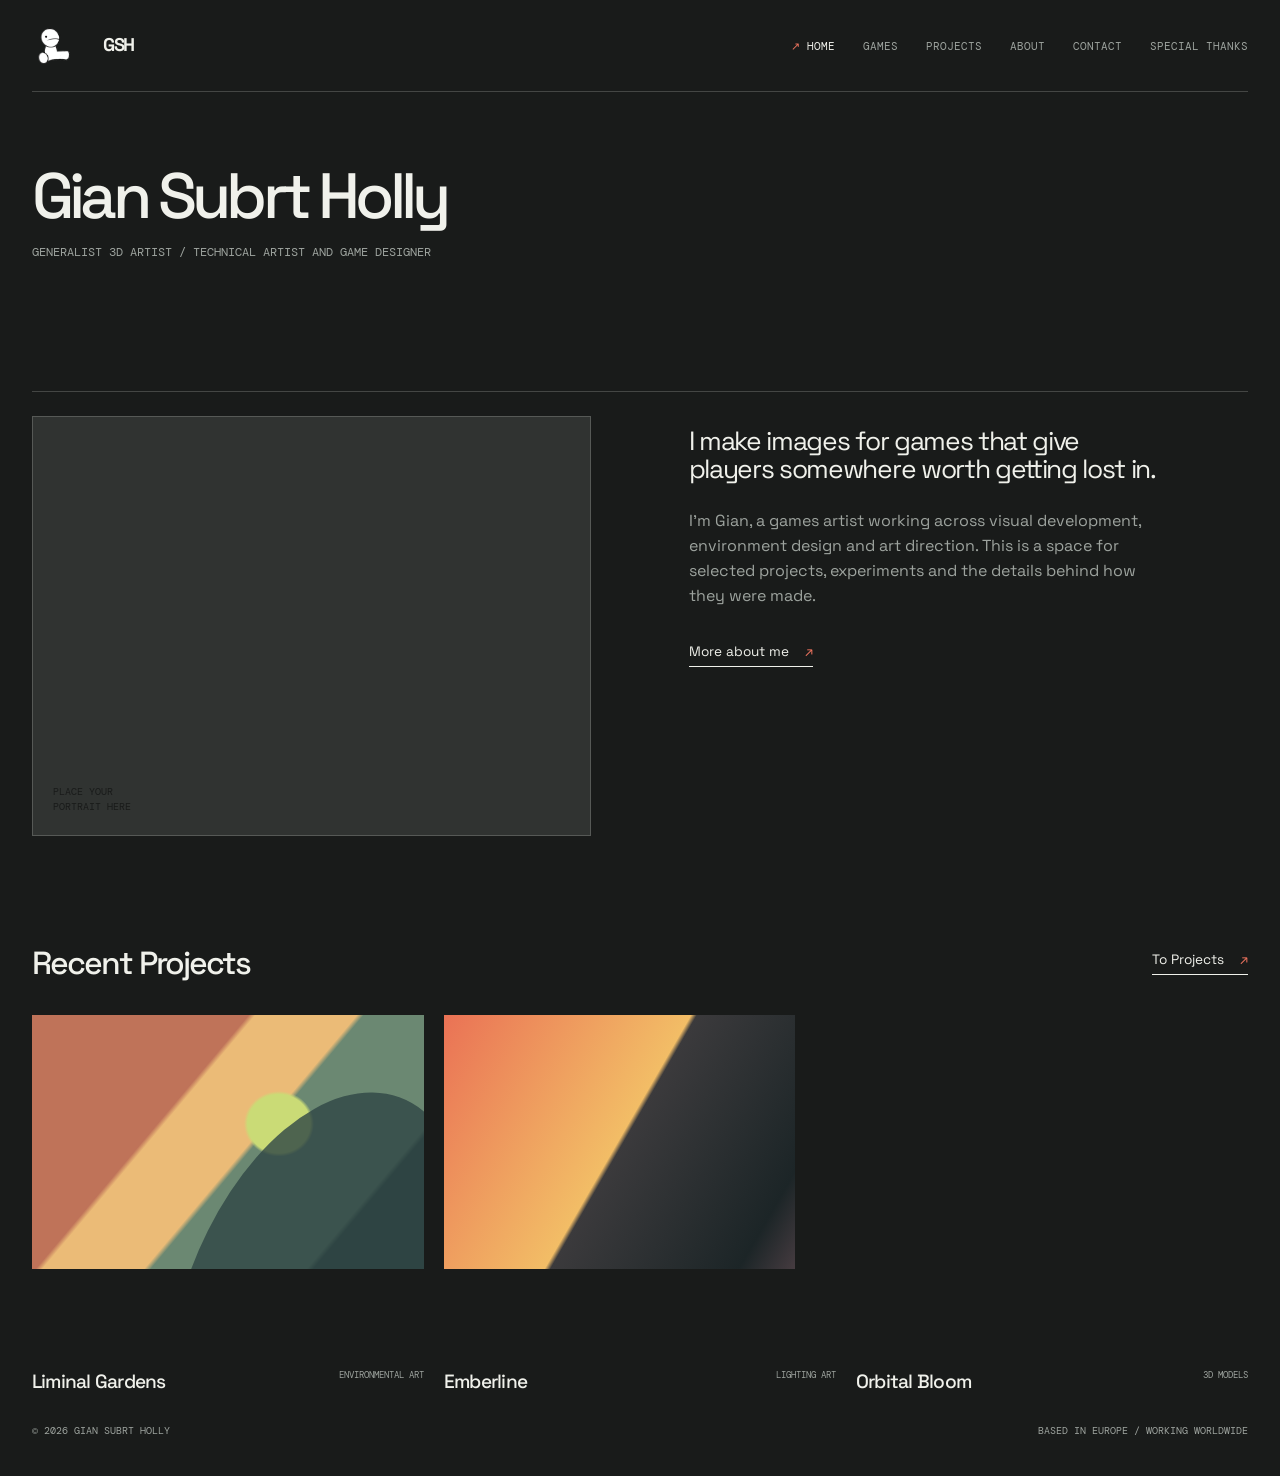
==== index.html @ 98056d8d "Finishing Tests Editing System" ====
<!doctype html>
<html lang="en">
<head>
  <meta charset="utf-8">
  <meta name="viewport" content="width=device-width, initial-scale=1">
  <meta name="description" content="Gian Subrt Holly - games art portfolio">
  <title>Gian Subrt Holly | Games Art</title>
  <link rel="preconnect" href="https://fonts.googleapis.com">
  <link rel="preconnect" href="https://fonts.gstatic.com" crossorigin>
  <link href="https://fonts.googleapis.com/css2?family=DM+Mono:wght@400;500&family=Space+Grotesk:wght@400;500;600;700&display=swap" rel="stylesheet">
  <link rel="stylesheet" href="styles.css?v=3">
</head>
<body>
  <header class="site-header">
    <a class="brand" href="index.html" aria-label="Gian Subrt Holly home">GSH<span class="brand-mark">+</span></a>
    <nav class="site-nav" aria-label="Primary navigation">
      <a class="active" href="index.html">Home</a>
      <a href="games.html">Games</a>
      <a href="work.html">Projects</a>
      <a href="about.html">About</a>
      <a href="contact.html">Contact</a>
      <a href="special-thanks.html">Special thanks</a>
    </nav>
  </header>

  <main>
    <section class="hero page-shell">
      <h1 class="hero-title reveal delay-1">Gian Subrt Holly</h1>
      <p class="hero-role reveal delay-2">Generalist 3D Artist / Technical Artist and Game Designer</p>
    </section>

    <section class="about-home page-shell" aria-label="About me">
      <div class="section-heading">
      </div>
      <div class="about-home-grid">
        <div class="portrait-placeholder" role="img" aria-label="Placeholder for a portrait photograph">
          <span>Place your<br>portrait here</span>
        </div>
        <div class="about-home-copy">
          <p class="large-copy">I make images for games that give players somewhere worth getting lost in.</p>
          <p>I'm Gian, a games artist working across visual development, environment design and art direction. This is a space for selected projects, experiments and the details behind how they were made.</p>
          <a class="text-link" href="about.html">More about me <span>↗</span></a>
        </div>
      </div>
    </section>

    <section class="project-buttons page-shell" aria-labelledby="project-buttons-title">
      <div class="section-heading">
        <h2 id="project-buttons-title">Recent Projects</h2>
        <a class="text-link projects-link" href="work.html">To Projects <span>↗</span></a>
      </div>
      <div class="project-button-grid">
        <a class="project-button" href="project-liminal-gardens.html">
          <span class="project-button-image image-garden"><span class="project-button-arrow">↗</span></span>
          <span class="project-button-label"><strong>Liminal Gardens</strong><small>Environmental Art</small></span>
        </a>
        <a class="project-button" href="project-emberline.html">
          <span class="project-button-image image-ember"><span class="project-button-arrow">↗</span></span>
          <span class="project-button-label"><strong>Emberline</strong><small>Lighting Art</small></span>
        </a>
        <a class="project-button" href="project-orbital-bloom.html">
          <span class="project-button-image image-orbit"><span class="project-button-arrow">↗</span></span>
          <span class="project-button-label"><strong>Orbital Bloom</strong><small>3D Models</small></span>
        </a>
      </div>
    </section>

  </main>

  <footer class="site-footer page-shell">
    <p>© 2026 Gian Subrt Holly</p>
    <p>Based in Europe / Working worldwide</p>
  </footer>
</body>
</html>
---- styles.css ----
:root {
  --ink: #f0f1eb;
  --muted: #9da39e;
  --paper: #191b1a;
  --line: rgba(240, 241, 235, .2);
  --acid: #d7e75b;
  --coral: #ee735e;
  --blue: #8db8bd;
  --max: 1440px;
}

/* Projects Test layout */
.test-page { padding: 72px 0 100px; }
.test-intro { display: flex; align-items: flex-end; justify-content: space-between; gap: 40px; margin-bottom: 46px; }
.test-intro h1 { font-size: clamp(2rem, 5vw, 5rem); }
.test-intro p { max-width: 220px; margin: 0; color: var(--muted); line-height: 1.45; }
.test-layout { display: grid; grid-template-columns: minmax(220px, .7fr) minmax(0, 1.3fr); min-height: 620px; border-top: 1px solid var(--line); border-bottom: 1px solid var(--line); }
.test-categories { padding: 12px 32px 12px 0; border-right: 1px solid var(--line); }
.test-category { width: 100%; display: flex; align-items: center; justify-content: space-between; gap: 12px; padding: 20px 0; border: 0; border-bottom: 1px solid var(--line); background: transparent; color: var(--muted); cursor: pointer; font: inherit; font-size: 1.15rem; text-align: left; transition: color .2s ease, padding .2s ease; }
.test-category:hover, .test-category.is-active { padding-left: 10px; color: var(--ink); }
.test-category span { color: var(--coral); font-size: 1.2rem; opacity: 0; transition: opacity .2s ease; }
.test-category:hover span, .test-category.is-active span { opacity: 1; }
.test-project-panel { min-width: 0; padding-left: 32px; }
.test-panel-heading { display: flex; justify-content: space-between; align-items: baseline; gap: 20px; padding: 22px 0 18px; border-bottom: 1px solid var(--line); }
.test-panel-heading p { margin: 0; font-size: 1.5rem; letter-spacing: -.05em; }
.test-panel-heading span { color: var(--muted); font-family: "DM Mono", monospace; font-size: .6rem; text-transform: uppercase; }
.test-project-scroll { height: 560px; overflow-y: auto; padding-right: 20px; scrollbar-color: var(--coral) var(--paper); scrollbar-width: thin; }
.test-project-card { display: grid; grid-template-columns: 150px 1fr auto; align-items: center; gap: 18px; padding: 18px 0; border-bottom: 1px solid var(--line); text-decoration: none; }
.test-project-image { position: relative; display: block; height: 92px; overflow: hidden; }
.test-project-image > span { position: absolute; right: 9px; bottom: 7px; color: var(--paper); font-family: "DM Mono", monospace; font-size: .6rem; }
.test-project-copy strong, .test-project-copy small { display: block; }
.test-project-copy strong { font-size: 1.1rem; font-weight: 500; letter-spacing: -.04em; }
.test-project-copy small { margin-top: 7px; color: var(--muted); font-family: "DM Mono", monospace; font-size: .56rem; text-transform: uppercase; }
.test-project-arrow { color: var(--coral); font-size: 1.5rem; }
@media (max-width: 700px) {
  .test-page { padding: 50px 0 70px; }
  .test-intro { display: block; margin-bottom: 30px; }
  .test-intro p { margin-top: 18px; }
  .test-layout { display: block; min-height: 0; }
  .test-categories { padding: 0; border-right: 0; }
  .test-category { padding: 15px 0; font-size: 1rem; }
  .test-project-panel { padding: 0; }
  .test-project-scroll { height: 430px; padding-right: 12px; }
  .test-project-card { grid-template-columns: 100px 1fr auto; gap: 12px; }
  .test-project-image { height: 70px; }
  .test-project-copy strong { font-size: .95rem; }
}

* { box-sizing: border-box; }
html { scroll-behavior: smooth; }
body { margin: 0; background: var(--paper); color: var(--ink); font-family: "Space Grotesk", sans-serif; font-size: 16px; }
a { color: inherit; }
.page-shell { width: min(calc(100% - 64px), var(--max)); margin-inline: auto; }
.site-header { width: min(calc(100% - 64px), var(--max)); min-height: 92px; margin: auto; display: flex; align-items: center; justify-content: space-between; border-bottom: 1px solid var(--line); }
.brand { display: inline-flex; align-items: center; gap: 8px; width: auto; height: 44px; overflow: hidden; font-size: 0; text-decoration: none; }
.brand::before { content: ""; display: block; width: 44px; height: 44px; background: url("assets/icons/ZingaSit.png") center / contain no-repeat; }
.brand::after { content: "GSH"; display: block; color: var(--ink); font-family: "Space Grotesk", sans-serif; font-size: 1.15rem; font-weight: 700; letter-spacing: -.08em; line-height: 1; }
.brand-mark { display: inline-block; color: var(--coral); padding-left: 3px; }
.site-nav { display: flex; gap: 28px; font-family: "DM Mono", monospace; font-size: .7rem; text-transform: uppercase; }
.site-nav a { text-decoration: none; color: var(--muted); transition: color .2s ease; }
.site-nav a:hover, .site-nav a.active { color: var(--ink); }
.site-nav a.active::before { content: "↗ "; color: var(--coral); }
.availability, .eyebrow, .project-index, .contact-details span { font-family: "DM Mono", monospace; text-transform: uppercase; letter-spacing: .05em; font-size: .65rem; }
.availability { color: var(--muted); }
.status-dot { display: inline-block; width: 7px; height: 7px; margin-right: 6px; border-radius: 50%; background: #5b9b72; }
.hero { min-height: 275px; display: flex; flex-direction: column; justify-content: flex-start; padding: 76px 0 30px; }
.eyebrow { color: var(--muted); margin: 0; }
.hero-title, h1, h2, h3, p { margin-top: 0; }
.hero-title, h1 { margin-bottom: 0; font-size: clamp(2.1rem, 5vw, 5rem); line-height: .9; letter-spacing: -.075em; font-weight: 500; }
.hero-role { margin: 18px 0 0; color: var(--muted); font-family: "DM Mono", monospace; font-size: .75rem; line-height: 1.4; text-transform: uppercase; }
em { font-family: Georgia, serif; font-weight: 400; letter-spacing: -.075em; }
.hero-bottom { display: flex; justify-content: space-between; align-items: flex-end; gap: 30px; margin-top: 130px; }
.hero-intro, .page-lede { max-width: 320px; margin: 0; color: var(--muted); line-height: 1.45; }
.text-link { display: inline-block; text-decoration: none; border-bottom: 1px solid var(--ink); padding-bottom: 6px; font-size: .85rem; }
.text-link span, .email-link span { color: var(--coral); padding-left: 12px; }
.about-home { padding-bottom: 112px; }
.about-home .section-heading { margin-bottom: 24px; }
.about-home .section-heading h2 { font-size: clamp(2rem, 4vw, 3.8rem); }
.about-home-grid { display: grid; grid-template-columns: 1fr 1fr; gap: 8%; border-top: 1px solid var(--line); padding-top: 24px; }
.portrait-placeholder { min-height: 420px; display: flex; align-items: flex-end; padding: 20px; background: #303331; border: 1px solid var(--line); }
.portrait-placeholder span { font-family: "DM Mono", monospace; text-transform: uppercase; font-size: .65rem; line-height: 1.5; color: var(--paper); }
.about-home-copy { max-width: 470px; padding-top: 12px; }
.about-home-copy p { color: var(--muted); line-height: 1.55; }
.about-home-copy .large-copy { color: var(--ink); font-size: 1.65rem; line-height: 1.05; letter-spacing: -.05em; margin-bottom: 26px; }
.about-home-copy .text-link { margin-top: 18px; }
.project-buttons .projects-link { margin: 0 0 0 auto; align-self: center; }
.project-button-grid { display: grid; grid-template-columns: repeat(3, 1fr); gap: 20px; }
.project-button { display: block; text-decoration: none; }
.project-button-image { display: block; position: relative; min-height: 340px; overflow: hidden; transition: filter .25s ease, transform .25s ease; }
.project-button:hover .project-button-image { filter: saturate(1.2); transform: translateY(-5px); }
.project-button-arrow { position: absolute; top: 16px; right: 16px; display: grid; place-items: center; width: 38px; height: 38px; border-radius: 50%; background: var(--acid); font-size: 1.2rem; opacity: 0; transition: opacity .25s ease; }
.project-button:hover .project-button-arrow, .project-button:focus-visible .project-button-arrow { opacity: 1; }
.project-button-label { display: flex; justify-content: space-between; gap: 12px; padding-top: 14px; }
.project-button-label strong { font-size: 1.2rem; font-weight: 500; letter-spacing: -.04em; }
.project-button-label small { color: var(--muted); font-family: "DM Mono", monospace; font-size: .58rem; text-align: right; text-transform: uppercase; line-height: 1.4; }
.template-note { color: var(--muted); font-family: "DM Mono", monospace; font-size: .6rem; margin: 26px 0 0; }
.feature { padding-bottom: 140px; }
.section-heading { display: flex; justify-content: space-between; align-items: flex-start; margin-bottom: 36px; }
.section-heading h2 { font-size: clamp(1.1rem, 2.5vw, 2.5rem); line-height: .96; letter-spacing: -.06em; font-weight: 500; margin-bottom: 0; }
.feature-card { display: block; text-decoration: none; }
.feature-image { min-height: 560px; }
.image-garden { background: radial-gradient(ellipse at 63% 32%, #cadb76 0 9%, transparent 10%), linear-gradient(130deg, #bf7359 0 32%, #ebbb77 33% 48%, #6b8872 49% 72%, #263c3b 73%); position: relative; overflow: hidden; }
.image-garden::after { content: ""; position: absolute; width: 70%; height: 140%; left: 38%; top: 20%; background: #304745; border-radius: 50% 50% 0 0; transform: rotate(20deg); opacity: .8; }
.image-ember { background: linear-gradient(120deg, #ea7255, #f2bd66 42%, #3b3a3c 43%, #1c2527 75%, #896069); }
.image-orbit { background: radial-gradient(circle at 72% 30%, #e8f1c1 0 7%, transparent 8%), linear-gradient(145deg, #547f88 0 31%, #bbd4c3 32% 52%, #e4d18d 53% 65%, #334d5a 66%); }
.feature-meta { padding-top: 18px; display: flex; align-items: flex-start; justify-content: space-between; }
.project-index { color: var(--muted); margin-bottom: 12px; }
.feature-meta h3 { font-size: 1rem; letter-spacing: -.04em; font-weight: 500; margin: 0; }
.arrow { font-size: 1.8rem; }
.ticker { overflow: hidden; background: var(--acid); padding: 18px 0; font-family: "DM Mono", monospace; text-transform: uppercase; font-size: .75rem; }
.ticker-track { width: max-content; display: flex; gap: 42px; animation: drift 28s linear infinite; }
.ticker i { font-style: normal; color: var(--coral); }
.site-footer { padding: 30px 0; display: flex; justify-content: space-between; color: var(--muted); font-family: "DM Mono", monospace; text-transform: uppercase; font-size: .6rem; }
.inner-page { padding: 90px 0 140px; }
.page-intro { display: flex; align-items: flex-end; justify-content: space-between; gap: 40px; margin-bottom: 100px; }
.page-intro h1 { font-size: clamp(1.9rem, 4.5vw, 4.25rem); }
.project-category { margin-bottom: 92px; }
.category-heading { display: grid; grid-template-columns: 70px 1fr 260px 32px; align-items: start; gap: 24px; border-top: 1px solid var(--line); padding: 22px 0 28px; cursor: pointer; list-style: none; }
.category-heading::-webkit-details-marker { display: none; }
.category-toggle { color: var(--coral); font-size: 1.8rem; font-weight: 300; line-height: 1; text-align: right; transition: transform .2s ease; }
.category-toggle::after { content: "open"; display: block; margin-top: 5px; color: var(--muted); font-family: "DM Mono", monospace; font-size: .48rem; letter-spacing: .04em; text-transform: uppercase; }
.project-category[open] .category-toggle { transform: rotate(45deg); }
.project-category[open] .category-toggle::after { content: "close"; transform: rotate(-45deg); }
.project-category[open] .category-heading { border-bottom: 0; }
.category-heading .eyebrow { padding-top: 8px; }
.category-heading h2 { margin: 0; font-size: clamp(1.1rem, 2.5vw, 2.4rem); line-height: .96; letter-spacing: -.06em; font-weight: 500; }
.category-heading h2 em { font-family: inherit; font-size: 1em; font-style: normal; font-weight: inherit; letter-spacing: inherit; }
.category-heading > p:last-child { color: var(--muted); line-height: 1.4; margin: 4px 0 0; }
.category-empty { min-height: 90px; display: flex; align-items: center; justify-content: space-between; border-bottom: 1px solid var(--line); color: var(--muted); font-family: "DM Mono", monospace; font-size: .65rem; text-transform: uppercase; }
.category-empty span { color: var(--coral); font-size: 1.5rem; }
.project-list { border-top: 1px solid var(--line); }
.project-category > .project-list { max-height: 560px; overflow-y: auto; scrollbar-color: var(--coral) var(--paper); scrollbar-width: thin; }
.project { display: grid; grid-template-columns: 1.25fr 1fr; gap: 8%; padding: 32px 0 64px; border-bottom: 1px solid var(--line); }
.project-visual { min-height: 390px; display: block; }
.project-info { padding-top: 16px; max-width: 390px; }
.project-info h2 { font-size: clamp(1.25rem, 2.5vw, 2.5rem); line-height: .92; letter-spacing: -.065em; font-weight: 500; margin: 0 0 24px; }
.project-info p:not(.project-index) { color: var(--muted); line-height: 1.5; margin-bottom: 36px; }
.about-grid { display: grid; grid-template-columns: 1fr 1fr; gap: 8%; border-top: 1px solid var(--line); padding-top: 38px; }
.about-photo-placeholder { min-height: 620px; display: flex; align-items: flex-end; padding: 24px; border: 1px solid var(--line); background: #303331; }
.about-photo-placeholder span { color: var(--muted); font-family: "DM Mono", monospace; font-size: .65rem; text-transform: uppercase; }
.about-stamp { font-size: 9rem; line-height: .76; letter-spacing: -.12em; font-weight: 700; color: var(--coral); }
.about-stamp span { color: var(--ink); font-family: Georgia, serif; font-weight: 400; font-size: 4.8rem; letter-spacing: -.1em; }
.about-copy { max-width: 500px; padding-top: 10px; }
.about-copy h1 { margin: 0 0 34px; font-size: clamp(2rem, 4vw, 4rem); }
.about-copy p { color: var(--muted); line-height: 1.55; }
.about-copy h1 + p { color: var(--ink); font-size: 1.5rem; line-height: 1.1; letter-spacing: -.04em; }
.about-copy .large-copy { color: var(--ink); font-size: 2rem; line-height: 1; letter-spacing: -.06em; margin-bottom: 36px; }
.about-copy .text-link { margin-top: 20px; }
.contact-page h1 { margin: 40px 0 36px; }
.contact-page .page-lede { max-width: 410px; margin-bottom: 66px; }
.email-link { display: inline-block; font-size: clamp(1.15rem, 3vw, 3rem); letter-spacing: -.06em; line-height: 1; text-decoration: none; border-bottom: 2px solid var(--ink); padding-bottom: 12px; }
.email-link img { width: .7em; height: .7em; margin-right: .2em; vertical-align: -.02em; filter: invert(1); }
.contact-action { display: flex; align-items: center; gap: 11px; }
.contact-action img { width: 15px; height: 15px; flex: 0 0 15px; filter: invert(1); }
.thanks-page { min-height: 650px; padding: 80px 0 120px; display: grid; grid-template-columns: 180px minmax(0, 1fr); align-items: center; gap: 8%; }
.thanks-icon { display: grid; place-items: center; width: 180px; height: 180px; border: 1px solid var(--line); background: #242725; }
.thanks-icon img { width: 135px; height: 135px; object-fit: contain; }
.thanks-card { max-width: 680px; padding: 54px; border: 1px solid var(--line); background: #242725; }
.thanks-label { margin: 0 0 20px; color: var(--muted); font-family: "DM Mono", monospace; font-size: .65rem; text-transform: uppercase; }
.thanks-card h1 { margin: 0 0 42px; font-size: clamp(2rem, 5vw, 5rem); }
.thanks-social { display: inline-flex; align-items: center; gap: 12px; color: var(--ink); text-decoration: none; border-bottom: 1px solid var(--ink); padding-bottom: 8px; }
.thanks-social img { width: 22px; height: 22px; filter: invert(1); }
.thanks-social span { color: var(--coral); }
.contact-split { display: grid; grid-template-columns: minmax(0, 1fr) minmax(300px, 1fr); min-height: 440px; border-top: 1px solid var(--line); border-bottom: 1px solid var(--line); }
.contact-left { padding: 20px 8% 40px 0; }
.contact-page h1 { margin: 0 0 44px; }
.phone-block { margin-top: 150px; color: var(--muted); line-height: 1.7; }
.phone-block > span, .find-me > span { display: block; color: var(--ink); margin-bottom: 14px; font-family: "DM Mono", monospace; font-size: .65rem; letter-spacing: .05em; text-transform: uppercase; }
.phone-block a { color: var(--ink); }
.find-me { min-width: 0; margin: 0; padding: 24px 32px; border-left: 1px solid var(--line); background: #242725; align-self: stretch; }
.find-me .contact-action { display: flex; flex-direction: column; align-items: flex-start; justify-content: space-between; min-height: 175px; padding: 20px; border: 1px solid var(--line); color: var(--ink); font-size: 1.05rem; line-height: 1.3; text-decoration: none; transition: border-color .2s ease, background .2s ease; }
.find-me .contact-action:hover { border-color: var(--ink); background: #303331; }
.find-me .contact-action img { width: 60px; height: 60px; flex: 0 0 60px; }
.find-me > .contact-action { display: inline-flex; width: calc(50% - 10px); margin-right: 16px; vertical-align: top; }
.find-me > .contact-action:last-child { margin-right: 0; }
.project-detail { padding: 90px 0 140px; }
.project-detail h1 { margin: 40px 0 70px; font-size: clamp(2rem, 5vw, 5rem); }
.detail-hero { min-height: 620px; margin-bottom: 70px; }
.detail-grid { display: grid; grid-template-columns: 1fr 1fr; gap: 8%; border-top: 1px solid var(--line); padding-top: 28px; }
.detail-lede { max-width: 360px; font-size: 2rem; line-height: 1; letter-spacing: -.06em; }
.detail-copy { max-width: 500px; color: var(--muted); line-height: 1.55; }
.detail-meta { display: flex; gap: 70px; border-top: 1px solid var(--line); margin-top: 42px; padding-top: 18px; }
.detail-meta p { min-width: 130px; }
.detail-meta span { display: block; color: var(--ink); font-family: "DM Mono", monospace; font-size: .65rem; text-transform: uppercase; margin-bottom: 10px; }
.detail-gallery { display: grid; grid-template-columns: 1fr 1fr; gap: 20px; margin: 110px 0 50px; }
.gallery-placeholder { min-height: 360px; display: flex; align-items: flex-end; padding: 18px; color: var(--paper); font-family: "DM Mono", monospace; font-size: .65rem; text-transform: uppercase; }
.back-link { text-decoration: none; border-bottom: 1px solid var(--ink); padding-bottom: 6px; font-size: .85rem; }
.reveal { animation: enter .8s both; }
.delay-1 { animation-delay: .12s; }.delay-2 { animation-delay: .24s; }
@keyframes enter { from { opacity: 0; transform: translateY(18px); } to { opacity: 1; transform: translateY(0); } }
@keyframes drift { to { transform: translateX(-50%); } }
@media (max-width: 700px) {
  .page-shell, .site-header { width: min(calc(100% - 36px), var(--max)); }
  .site-header { min-height: 74px; flex-wrap: wrap; padding: 16px 0; gap: 16px; }
  .site-nav { order: 3; width: 100%; justify-content: space-between; gap: 8px; font-size: .58rem; }
  .availability { font-size: .56rem; }
  .hero { min-height: 215px; padding: 50px 0 25px; }
  .hero-role { max-width: 250px; margin-top: 14px; }
  .project-buttons .projects-link { display: block; margin: 18px 0 0; }
  .hero-bottom { margin-top: 80px; }
  .hero-bottom, .section-heading, .page-intro { display: block; }
  .hero-intro { margin-bottom: 24px; }
  .about-home, .project-buttons { padding-bottom: 84px; }
  .about-home-grid { display: block; }
  .portrait-placeholder { min-height: 360px; margin-bottom: 30px; }
  .project-button-grid { grid-template-columns: 1fr; gap: 42px; }
  .project-button-image { min-height: 300px; }
  .project-button-arrow { opacity: 1; }
  .project-button-label { display: block; }
  .project-button-label small { display: block; text-align: left; margin-top: 5px; }
  .project-detail { padding: 60px 0 80px; }
  .project-detail h1 { margin: 34px 0 42px; }
  .detail-hero { min-height: 360px; margin-bottom: 50px; }
  .detail-grid, .detail-gallery { display: block; }
  .detail-lede { font-size: 1.7rem; margin-bottom: 42px; }
  .detail-meta { gap: 28px; }
  .detail-gallery { margin: 70px 0 42px; }
  .gallery-placeholder { min-height: 260px; margin-bottom: 20px; }
  .section-heading h2 { margin-top: 28px; }
  .feature-image { min-height: 360px; }
  .feature { padding-bottom: 84px; }
  .inner-page { padding: 60px 0 80px; }
  .page-intro { margin-bottom: 60px; }
  .page-lede { margin-top: 28px; }
  .project-category { margin-bottom: 64px; }
  .category-heading { display: block; position: relative; padding-bottom: 22px; padding-right: 42px; }
  .category-toggle { position: absolute; top: 22px; right: 0; }
  .category-heading h2 { margin: 14px 0 18px; }
  .category-heading > p:last-child { max-width: 280px; }
  .project { display: block; padding-bottom: 48px; }
  .project-visual { min-height: 260px; margin-bottom: 28px; }
  .about-grid { display: block; }
  .about-photo-placeholder { min-height: 360px; margin-bottom: 36px; }
  .about-stamp { font-size: 6rem; margin-bottom: 60px; }
  .about-stamp span { font-size: 3.2rem; }
  .contact-page h1 { margin-top: 34px; }
  .email-link { font-size: 2rem; }
  .contact-split { display: block; min-height: 0; }
  .contact-left { padding: 22px 0 42px; }
  .contact-page h1 { margin-bottom: 34px; }
  .phone-block { margin-top: 70px; }
  .find-me { min-height: 220px; border-top: 1px solid var(--line); border-left: 0; padding: 24px 16px; }
  .find-me .contact-action { min-height: 145px; padding: 14px; font-size: .85rem; }
  .find-me .contact-action img { width: 48px; height: 48px; flex-basis: 48px; }
  .find-me > .contact-action { width: calc(50% - 8px); margin-right: 12px; }
  .contact-details { margin-top: 90px; gap: 40px; display: block; }
  .thanks-page { min-height: 0; padding: 60px 0 80px; display: block; }
  .thanks-icon { width: 140px; height: 140px; margin-bottom: 28px; }
  .thanks-icon img { width: 105px; height: 105px; }
  .thanks-card { padding: 30px 24px; }
  .site-footer { display: block; line-height: 1.8; }
}
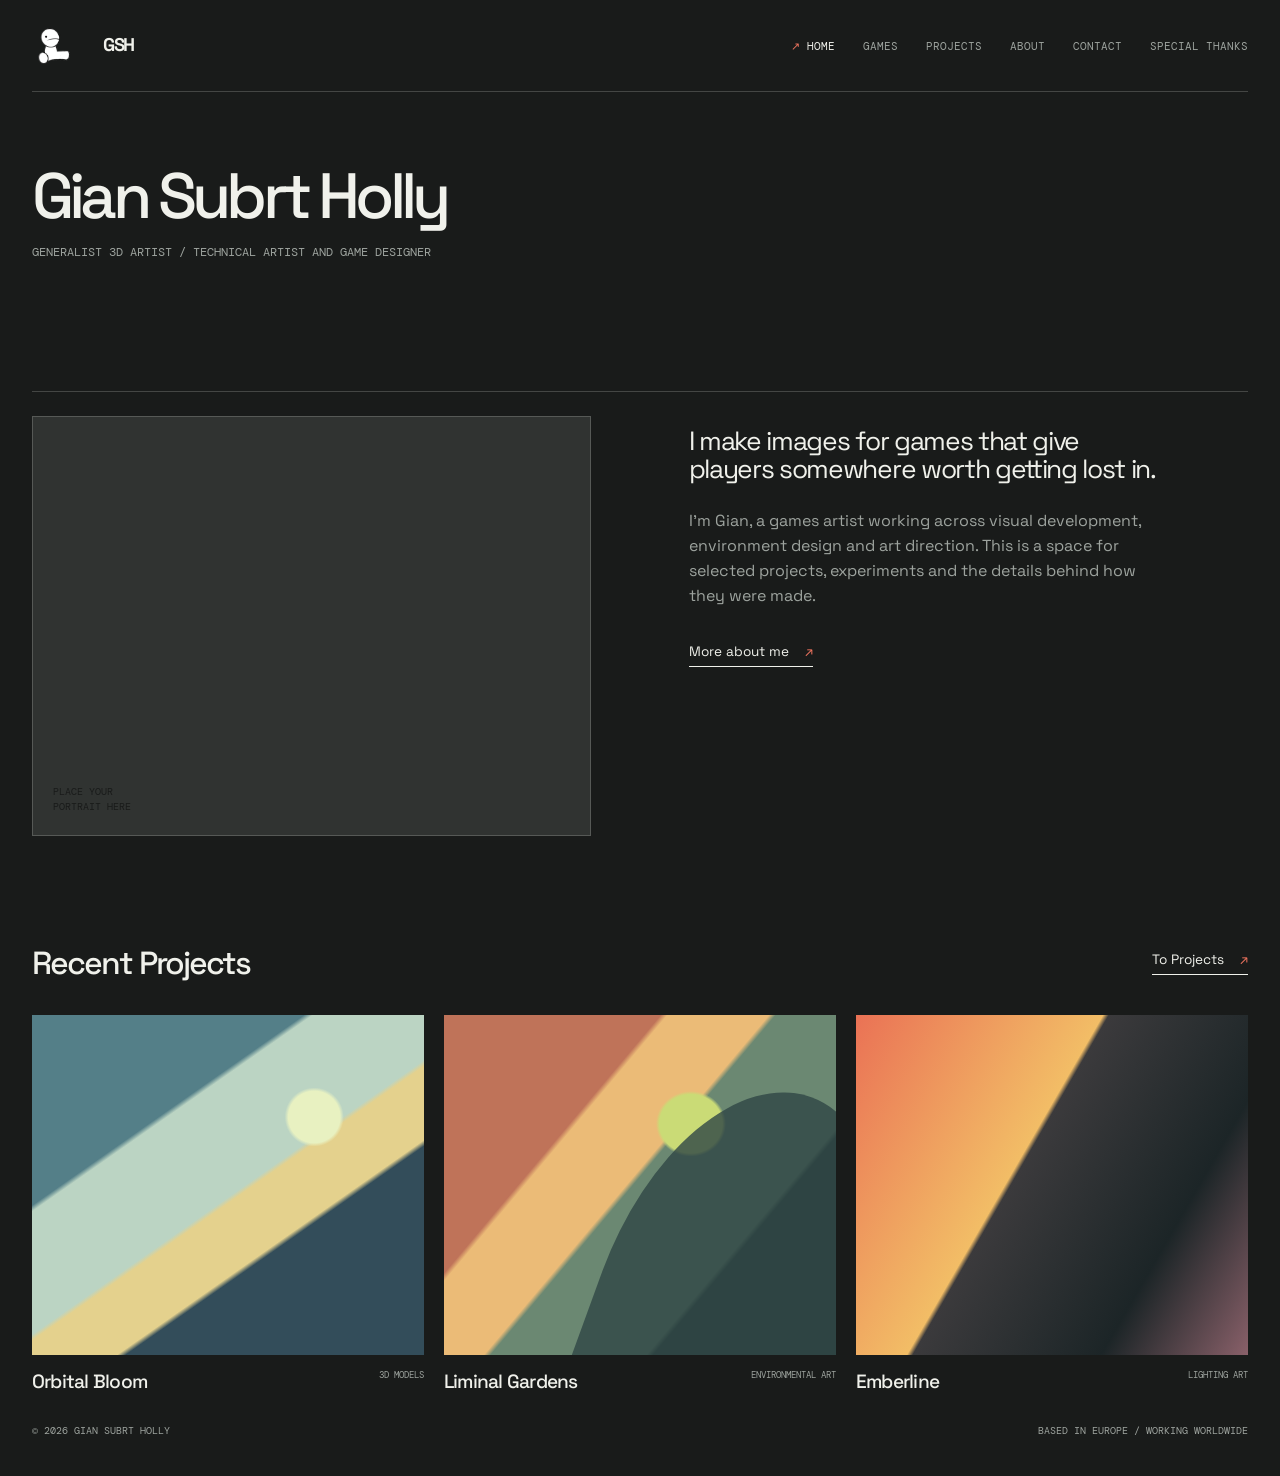
==== commit 72b4a831: "CMS" ====
--- a/index.html
+++ b/index.html
@@ -49,7 +49,7 @@
         <h2 id="project-buttons-title">Recent Projects</h2>
         <a class="text-link projects-link" href="work.html">To Projects <span>↗</span></a>
       </div>
-      <div class="project-button-grid">
+      <div class="project-button-grid" id="recent-projects">
         <a class="project-button" href="project-liminal-gardens.html">
           <span class="project-button-image image-garden"><span class="project-button-arrow">↗</span></span>
           <span class="project-button-label"><strong>Liminal Gardens</strong><small>Environmental Art</small></span>
@@ -67,6 +67,15 @@
 
   </main>
 
+  <script>
+    const categoryLabels = { materials: 'Materials', models: '3D Models', environmental: 'Environmental Art', lighting: 'Lighting Art', technical: 'Technical Art' };
+    const recentProjects = document.querySelector('#recent-projects');
+    fetch('content/projects.json').then((response) => response.json()).then((data) => {
+      if (!Array.isArray(data.projects)) return;
+      recentProjects.innerHTML = data.projects.slice(0, 3).map((project) => `<a class="project-button" href="${project.link || `project.html?slug=${encodeURIComponent(project.slug)}`}"${project.heroImage ? ` style="--project-image: url('${project.heroImage}')"` : ''}><span class="project-button-image ${project.image || 'image-orbit'}"><span class="project-button-arrow">↗</span></span><span class="project-button-label"><strong>${project.title}</strong><small>${categoryLabels[project.category] || project.category}</small></span></a>`).join('');
+    }).catch(() => {});
+  </script>
+
   <footer class="site-footer page-shell">
     <p>© 2026 Gian Subrt Holly</p>
     <p>Based in Europe / Working worldwide</p>
--- a/styles.css
+++ b/styles.css
@@ -32,6 +32,12 @@
 .test-project-copy strong { font-size: 1.1rem; font-weight: 500; letter-spacing: -.04em; }
 .test-project-copy small { margin-top: 7px; color: var(--muted); font-family: "DM Mono", monospace; font-size: .56rem; text-transform: uppercase; }
 .test-project-arrow { color: var(--coral); font-size: 1.5rem; }
+.project-content-block { display: grid; grid-template-columns: 1fr 1fr; gap: 8%; border-top: 1px solid var(--line); padding: 46px 0; }
+.project-content-block h2 { margin: 0; font-size: clamp(1.5rem, 3vw, 3rem); line-height: .95; letter-spacing: -.06em; font-weight: 500; }
+.project-block-copy { max-width: 500px; color: var(--muted); line-height: 1.55; }
+.project-block-copy img { display: block; width: 100%; max-height: 520px; margin-top: 28px; object-fit: cover; }
+.project-button-image[style] { background-image: var(--project-image); background-position: center; background-size: cover; }
+.project-loading { color: var(--muted); font-family: "DM Mono", monospace; text-transform: uppercase; font-size: .65rem; }
 @media (max-width: 700px) {
   .test-page { padding: 50px 0 70px; }
   .test-intro { display: block; margin-bottom: 30px; }
@@ -212,6 +218,8 @@
   .project-detail h1 { margin: 34px 0 42px; }
   .detail-hero { min-height: 360px; margin-bottom: 50px; }
   .detail-grid, .detail-gallery { display: block; }
+  .project-content-block { display: block; }
+  .project-content-block h2 { margin: 14px 0 28px; }
   .detail-lede { font-size: 1.7rem; margin-bottom: 42px; }
   .detail-meta { gap: 28px; }
   .detail-gallery { margin: 70px 0 42px; }
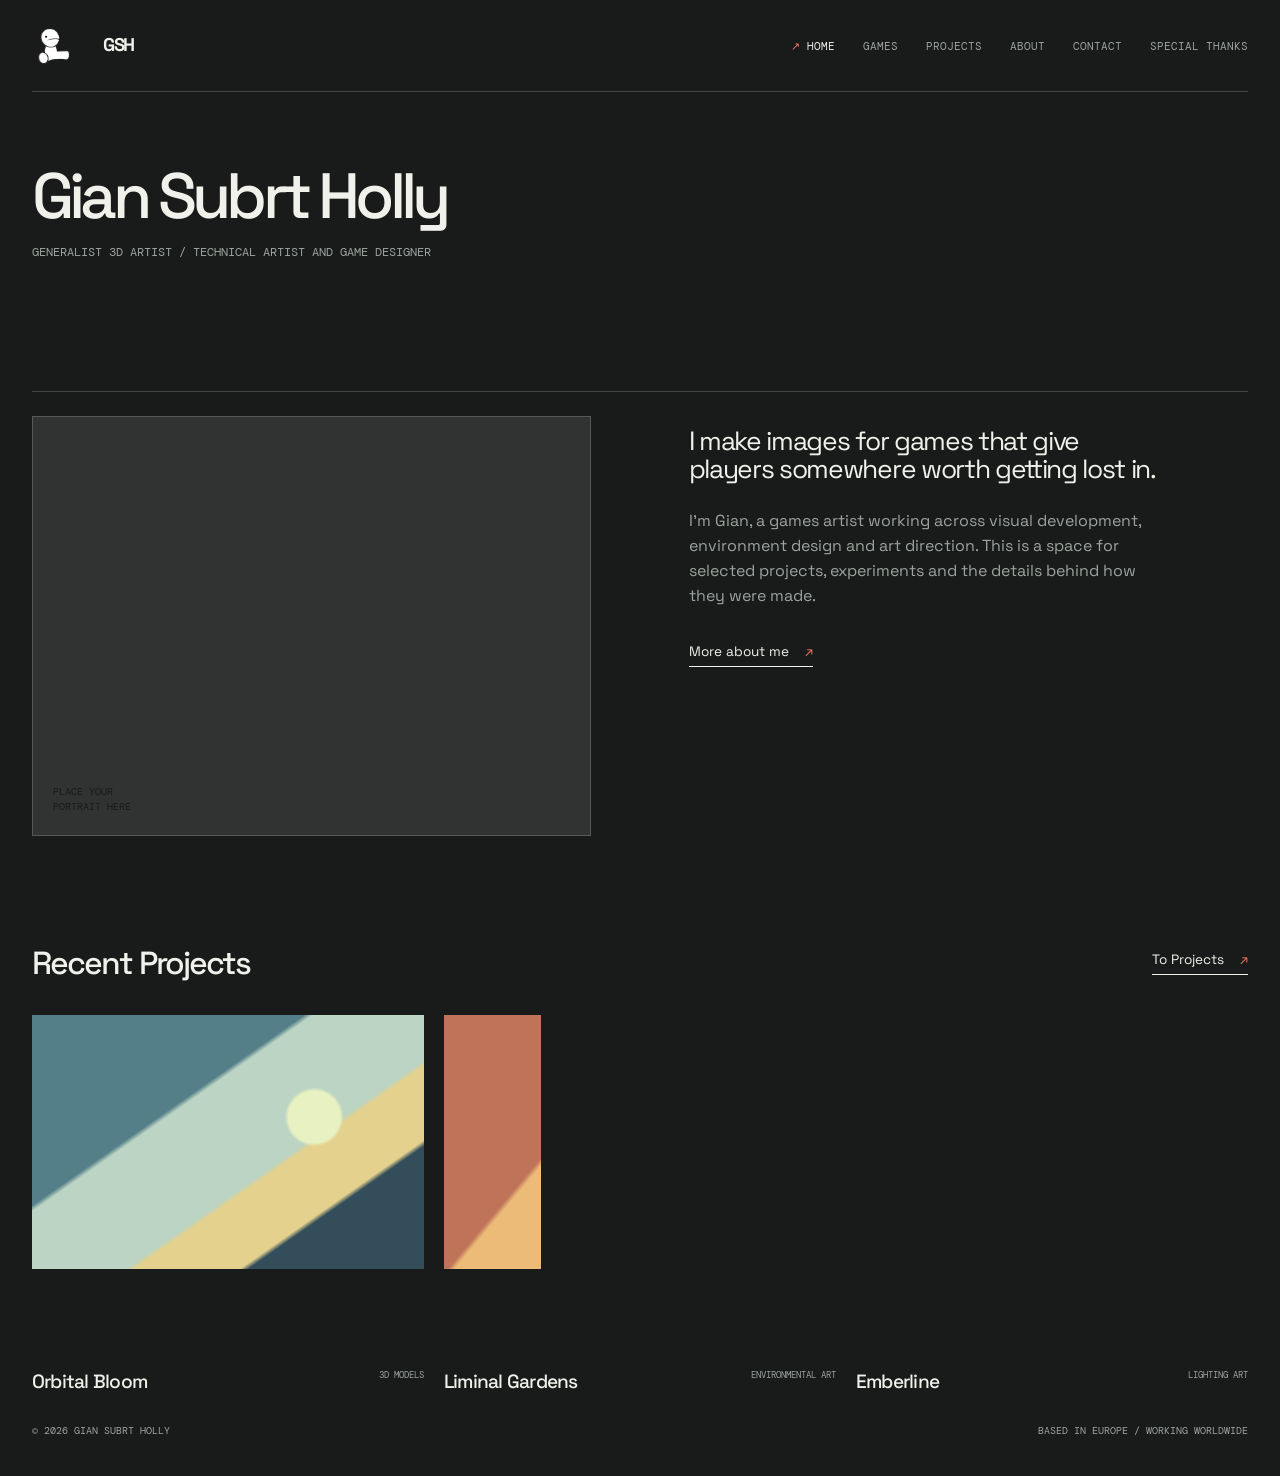
==== commit f77d1a5f: "Further CMS Dev" ====
--- a/index.html
+++ b/index.html
@@ -69,10 +69,40 @@
 
   <script>
     const categoryLabels = { materials: 'Materials', models: '3D Models', environmental: 'Environmental Art', lighting: 'Lighting Art', technical: 'Technical Art' };
+    const imageStyles = new Set(['image-garden', 'image-ember', 'image-orbit']);
     const recentProjects = document.querySelector('#recent-projects');
+    const projectSlug = (value) => /^[a-z0-9]+(?:-[a-z0-9]+)*$/.test(String(value || '')) ? String(value) : '';
+    const localProjectImage = (value) => {
+      const image = String(value || '');
+      return /^\/?assets\/images\/projects\/[A-Za-z0-9._/-]+$/.test(image) && !image.includes('..') ? `/${image.replace(/^\//, '')}` : '';
+    };
     fetch('content/projects.json').then((response) => response.json()).then((data) => {
       if (!Array.isArray(data.projects)) return;
-      recentProjects.innerHTML = data.projects.slice(0, 3).map((project) => `<a class="project-button" href="${project.link || `project.html?slug=${encodeURIComponent(project.slug)}`}"${project.heroImage ? ` style="--project-image: url('${project.heroImage}')"` : ''}><span class="project-button-image ${project.image || 'image-orbit'}"><span class="project-button-arrow">↗</span></span><span class="project-button-label"><strong>${project.title}</strong><small>${categoryLabels[project.category] || project.category}</small></span></a>`).join('');
+      recentProjects.replaceChildren();
+      data.projects.slice(0, 3).forEach((project) => {
+        const slug = projectSlug(project.slug);
+        if (!slug) return;
+        const card = document.createElement('a');
+        card.className = 'project-button';
+        card.href = `project.html?slug=${encodeURIComponent(slug)}`;
+        const image = document.createElement('span');
+        image.className = `project-button-image ${imageStyles.has(project.image) ? project.image : 'image-orbit'}`;
+        const heroImage = localProjectImage(project.heroImage);
+        if (heroImage) image.style.setProperty('--project-image', `url("${heroImage}")`);
+        const arrow = document.createElement('span');
+        arrow.className = 'project-button-arrow';
+        arrow.textContent = '↗';
+        image.append(arrow);
+        const label = document.createElement('span');
+        label.className = 'project-button-label';
+        const title = document.createElement('strong');
+        title.textContent = String(project.title || 'Untitled project');
+        const category = document.createElement('small');
+        category.textContent = categoryLabels[project.category] || 'Projects';
+        label.append(title, category);
+        card.append(image, label);
+        recentProjects.append(card);
+      });
     }).catch(() => {});
   </script>
 
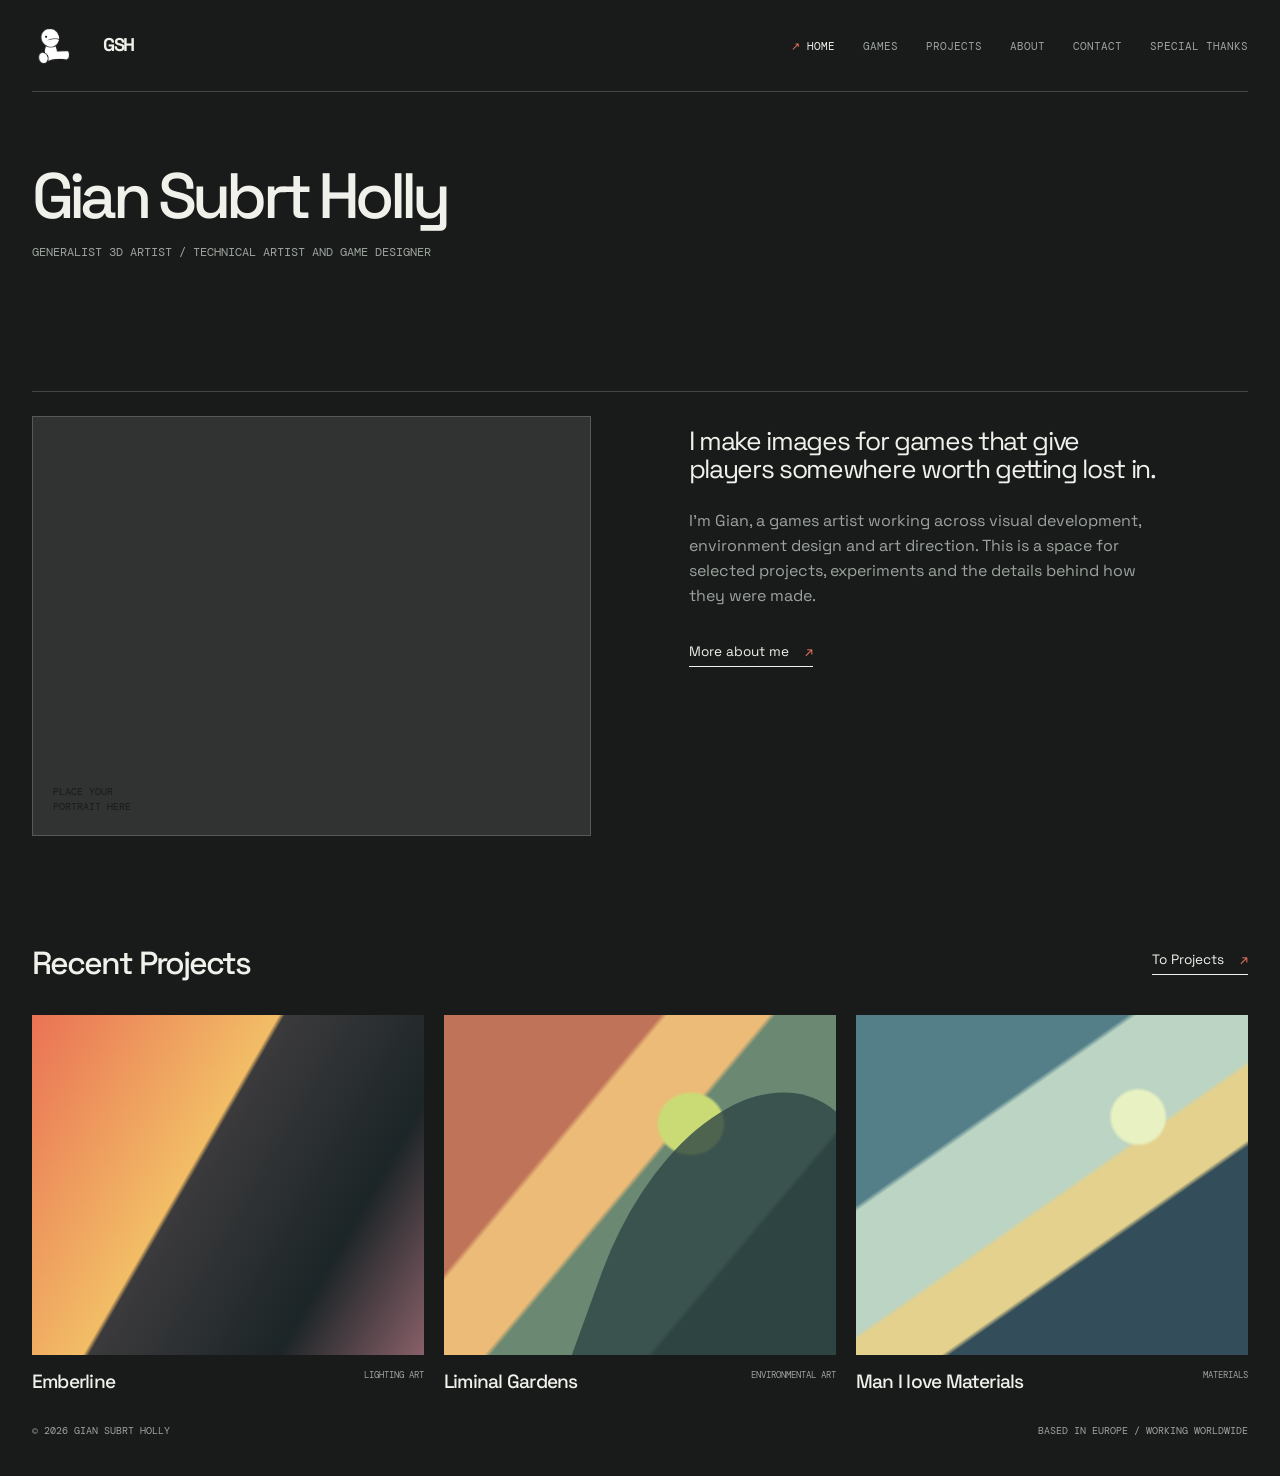
==== commit ee0f4e1c: "visual Fixes" ====
--- a/index.html
+++ b/index.html
@@ -87,8 +87,8 @@
         card.href = `project.html?slug=${encodeURIComponent(slug)}`;
         const image = document.createElement('span');
         image.className = `project-button-image ${imageStyles.has(project.image) ? project.image : 'image-orbit'}`;
-        const heroImage = localProjectImage(project.heroImage);
-        if (heroImage) image.style.setProperty('--project-image', `url("${heroImage}")`);
+        const cardImage = localProjectImage(project.cardImage);
+        if (cardImage) image.style.setProperty('--project-image', `url("${cardImage}")`);
         const arrow = document.createElement('span');
         arrow.className = 'project-button-arrow';
         arrow.textContent = '↗';
--- a/styles.css
+++ b/styles.css
@@ -28,6 +28,7 @@
 .test-project-card { display: grid; grid-template-columns: 150px 1fr auto; align-items: center; gap: 18px; padding: 18px 0; border-bottom: 1px solid var(--line); text-decoration: none; }
 .test-project-image { position: relative; display: block; height: 92px; overflow: hidden; }
 .test-project-image > span { position: absolute; right: 9px; bottom: 7px; color: var(--paper); font-family: "DM Mono", monospace; font-size: .6rem; }
+.test-project-image[style] { background-image: var(--project-image); background-position: center; background-repeat: no-repeat; background-size: cover; }
 .test-project-copy strong, .test-project-copy small { display: block; }
 .test-project-copy strong { font-size: 1.1rem; font-weight: 500; letter-spacing: -.04em; }
 .test-project-copy small { margin-top: 7px; color: var(--muted); font-family: "DM Mono", monospace; font-size: .56rem; text-transform: uppercase; }
@@ -36,7 +37,10 @@
 .project-content-block h2 { margin: 0; font-size: clamp(1.5rem, 3vw, 3rem); line-height: .95; letter-spacing: -.06em; font-weight: 500; }
 .project-block-copy { max-width: 500px; color: var(--muted); line-height: 1.55; }
 .project-block-copy img { display: block; width: 100%; max-height: 520px; margin-top: 28px; object-fit: cover; }
-.project-button-image[style] { background-image: var(--project-image); background-position: center; background-size: cover; }
+.project-block-copy video, .project-block-copy iframe { display: block; width: 100%; margin-top: 28px; border: 0; background: #242725; }
+.project-block-copy video { max-height: 520px; }
+.media-caption { margin: 12px 0 0; color: var(--muted); font-family: "DM Mono", monospace; font-size: .65rem; text-transform: uppercase; }
+.project-button-image[style] { background-image: var(--project-image); background-position: center; background-repeat: no-repeat; background-size: cover; }
 .project-loading { color: var(--muted); font-family: "DM Mono", monospace; text-transform: uppercase; font-size: .65rem; }
 @media (max-width: 700px) {
   .test-page { padding: 50px 0 70px; }
@@ -182,6 +186,9 @@
 .project-detail { padding: 90px 0 140px; }
 .project-detail h1 { margin: 40px 0 70px; font-size: clamp(2rem, 5vw, 5rem); }
 .detail-hero { min-height: 620px; margin-bottom: 70px; }
+.detail-hero.has-image { display: grid; place-items: center; overflow: hidden; background: none; }
+.detail-hero.has-image.custom-size { min-height: 0; }
+.detail-hero.has-image img { display: block; width: auto; height: auto; max-width: 100%; max-height: 100%; object-fit: contain; }
 .detail-grid { display: grid; grid-template-columns: 1fr 1fr; gap: 8%; border-top: 1px solid var(--line); padding-top: 28px; }
 .detail-lede { max-width: 360px; font-size: 2rem; line-height: 1; letter-spacing: -.06em; }
 .detail-copy { max-width: 500px; color: var(--muted); line-height: 1.55; }
@@ -217,6 +224,8 @@
   .project-detail { padding: 60px 0 80px; }
   .project-detail h1 { margin: 34px 0 42px; }
   .detail-hero { min-height: 360px; margin-bottom: 50px; }
+  .detail-hero.has-image:not(.custom-size) { width: 100% !important; height: 360px !important; }
+  .detail-hero.has-image.custom-size { max-width: 100%; }
   .detail-grid, .detail-gallery { display: block; }
   .project-content-block { display: block; }
   .project-content-block h2 { margin: 14px 0 28px; }
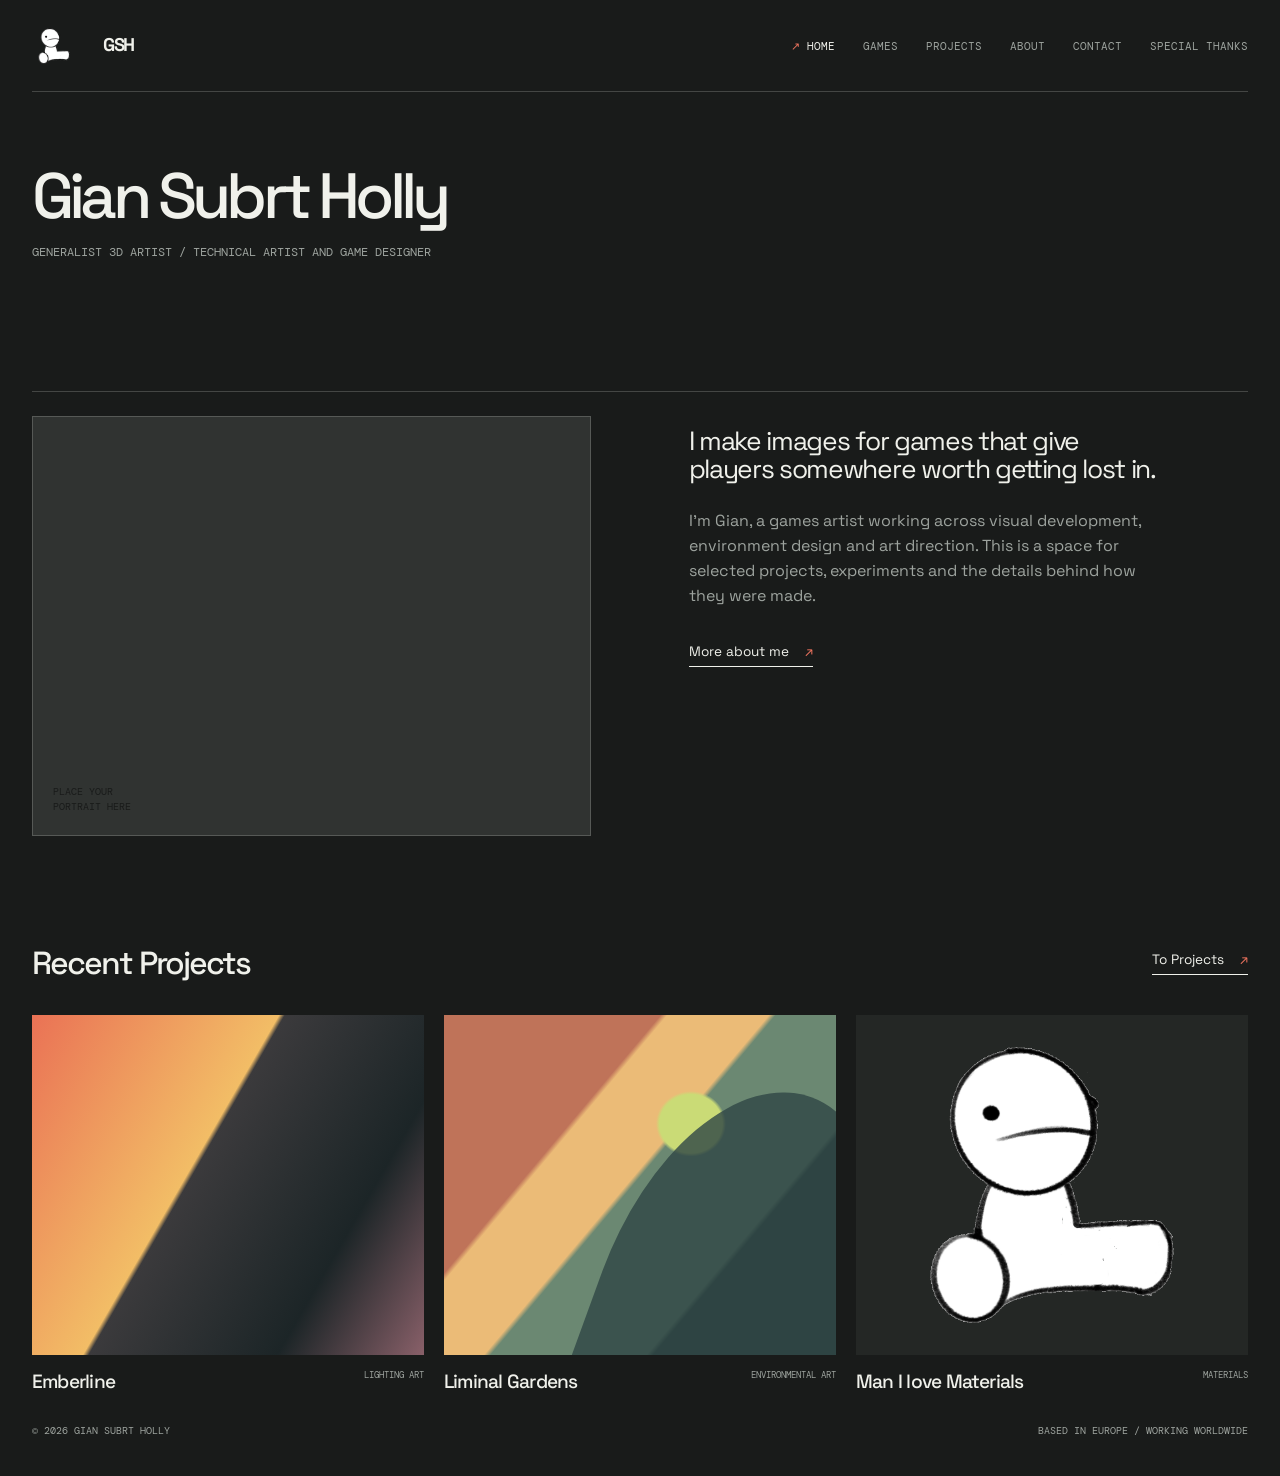
==== commit 56a24960: "fix 2" ====
--- a/index.html
+++ b/index.html
@@ -49,20 +49,7 @@
         <h2 id="project-buttons-title">Recent Projects</h2>
         <a class="text-link projects-link" href="work.html">To Projects <span>↗</span></a>
       </div>
-      <div class="project-button-grid" id="recent-projects">
-        <a class="project-button" href="project-liminal-gardens.html">
-          <span class="project-button-image image-garden"><span class="project-button-arrow">↗</span></span>
-          <span class="project-button-label"><strong>Liminal Gardens</strong><small>Environmental Art</small></span>
-        </a>
-        <a class="project-button" href="project-emberline.html">
-          <span class="project-button-image image-ember"><span class="project-button-arrow">↗</span></span>
-          <span class="project-button-label"><strong>Emberline</strong><small>Lighting Art</small></span>
-        </a>
-        <a class="project-button" href="project-orbital-bloom.html">
-          <span class="project-button-image image-orbit"><span class="project-button-arrow">↗</span></span>
-          <span class="project-button-label"><strong>Orbital Bloom</strong><small>3D Models</small></span>
-        </a>
-      </div>
+      <div class="project-button-grid" id="recent-projects"></div>
     </section>
 
   </main>
--- a/styles.css
+++ b/styles.css
@@ -28,7 +28,7 @@
 .test-project-card { display: grid; grid-template-columns: 150px 1fr auto; align-items: center; gap: 18px; padding: 18px 0; border-bottom: 1px solid var(--line); text-decoration: none; }
 .test-project-image { position: relative; display: block; height: 92px; overflow: hidden; }
 .test-project-image > span { position: absolute; right: 9px; bottom: 7px; color: var(--paper); font-family: "DM Mono", monospace; font-size: .6rem; }
-.test-project-image[style] { background-image: var(--project-image); background-position: center; background-repeat: no-repeat; background-size: cover; }
+.test-project-image[style] { background-color: #242725; background-image: var(--project-image); background-position: center; background-repeat: no-repeat; background-size: contain; }
 .test-project-copy strong, .test-project-copy small { display: block; }
 .test-project-copy strong { font-size: 1.1rem; font-weight: 500; letter-spacing: -.04em; }
 .test-project-copy small { margin-top: 7px; color: var(--muted); font-family: "DM Mono", monospace; font-size: .56rem; text-transform: uppercase; }
@@ -40,7 +40,7 @@
 .project-block-copy video, .project-block-copy iframe { display: block; width: 100%; margin-top: 28px; border: 0; background: #242725; }
 .project-block-copy video { max-height: 520px; }
 .media-caption { margin: 12px 0 0; color: var(--muted); font-family: "DM Mono", monospace; font-size: .65rem; text-transform: uppercase; }
-.project-button-image[style] { background-image: var(--project-image); background-position: center; background-repeat: no-repeat; background-size: cover; }
+.project-button-image[style] { background-color: #242725; background-image: var(--project-image); background-position: center; background-repeat: no-repeat; background-size: contain; }
 .project-loading { color: var(--muted); font-family: "DM Mono", monospace; text-transform: uppercase; font-size: .65rem; }
 @media (max-width: 700px) {
   .test-page { padding: 50px 0 70px; }
@@ -186,7 +186,7 @@
 .project-detail { padding: 90px 0 140px; }
 .project-detail h1 { margin: 40px 0 70px; font-size: clamp(2rem, 5vw, 5rem); }
 .detail-hero { min-height: 620px; margin-bottom: 70px; }
-.detail-hero.has-image { display: grid; place-items: center; overflow: hidden; background: none; }
+.detail-hero.has-image { display: grid; place-items: center; overflow: hidden; background: #242725 !important; }
 .detail-hero.has-image.custom-size { min-height: 0; }
 .detail-hero.has-image img { display: block; width: auto; height: auto; max-width: 100%; max-height: 100%; object-fit: contain; }
 .detail-grid { display: grid; grid-template-columns: 1fr 1fr; gap: 8%; border-top: 1px solid var(--line); padding-top: 28px; }
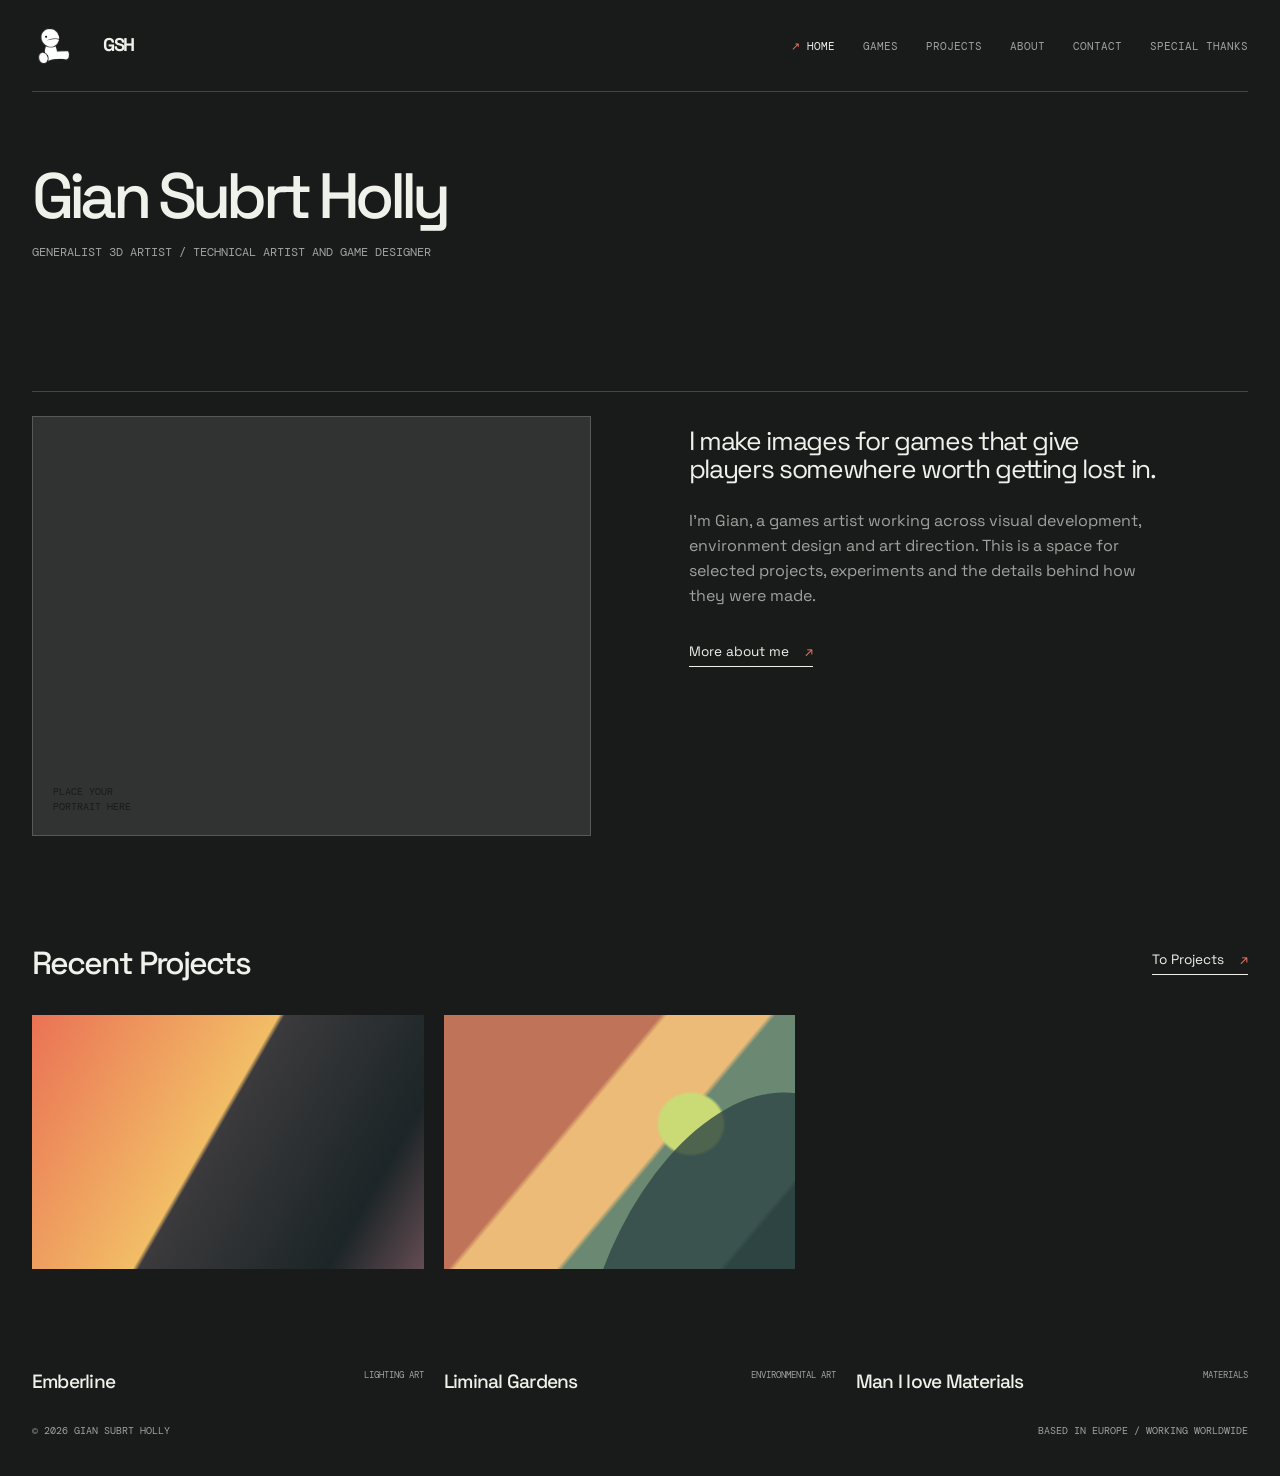
==== commit 1caa3f83: "Fix3" ====
--- a/index.html
+++ b/index.html
@@ -8,7 +8,7 @@
   <link rel="preconnect" href="https://fonts.googleapis.com">
   <link rel="preconnect" href="https://fonts.gstatic.com" crossorigin>
   <link href="https://fonts.googleapis.com/css2?family=DM+Mono:wght@400;500&family=Space+Grotesk:wght@400;500;600;700&display=swap" rel="stylesheet">
-  <link rel="stylesheet" href="styles.css?v=3">
+  <link rel="stylesheet" href="styles.css?v=4">
 </head>
 <body>
   <header class="site-header">
@@ -75,7 +75,20 @@
         const image = document.createElement('span');
         image.className = `project-button-image ${imageStyles.has(project.image) ? project.image : 'image-orbit'}`;
         const cardImage = localProjectImage(project.cardImage);
-        if (cardImage) image.style.setProperty('--project-image', `url("${cardImage}")`);
+        if (cardImage) {
+          image.classList.add('has-upload');
+          image.style.background = '#242725';
+          image.style.backgroundImage = 'none';
+          const uploadedImage = document.createElement('img');
+          uploadedImage.src = cardImage;
+          uploadedImage.alt = `${String(project.title || 'Project')} preview`;
+          uploadedImage.style.position = 'absolute';
+          uploadedImage.style.inset = '0';
+          uploadedImage.style.width = '100%';
+          uploadedImage.style.height = '100%';
+          uploadedImage.style.objectFit = 'contain';
+          image.append(uploadedImage);
+        }
         const arrow = document.createElement('span');
         arrow.className = 'project-button-arrow';
         arrow.textContent = '↗';
--- a/styles.css
+++ b/styles.css
@@ -28,7 +28,8 @@
 .test-project-card { display: grid; grid-template-columns: 150px 1fr auto; align-items: center; gap: 18px; padding: 18px 0; border-bottom: 1px solid var(--line); text-decoration: none; }
 .test-project-image { position: relative; display: block; height: 92px; overflow: hidden; }
 .test-project-image > span { position: absolute; right: 9px; bottom: 7px; color: var(--paper); font-family: "DM Mono", monospace; font-size: .6rem; }
-.test-project-image[style] { background-color: #242725; background-image: var(--project-image); background-position: center; background-repeat: no-repeat; background-size: contain; }
+.test-project-image.has-upload { background: #242725 !important; background-image: none !important; }
+.test-project-image > img { position: absolute; inset: 0; display: block; width: 100%; height: 100%; max-width: 100%; max-height: 100%; object-fit: contain; }
 .test-project-copy strong, .test-project-copy small { display: block; }
 .test-project-copy strong { font-size: 1.1rem; font-weight: 500; letter-spacing: -.04em; }
 .test-project-copy small { margin-top: 7px; color: var(--muted); font-family: "DM Mono", monospace; font-size: .56rem; text-transform: uppercase; }
@@ -40,7 +41,8 @@
 .project-block-copy video, .project-block-copy iframe { display: block; width: 100%; margin-top: 28px; border: 0; background: #242725; }
 .project-block-copy video { max-height: 520px; }
 .media-caption { margin: 12px 0 0; color: var(--muted); font-family: "DM Mono", monospace; font-size: .65rem; text-transform: uppercase; }
-.project-button-image[style] { background-color: #242725; background-image: var(--project-image); background-position: center; background-repeat: no-repeat; background-size: contain; }
+.project-button-image.has-upload { background: #242725 !important; background-image: none !important; }
+.project-button-image > img { position: absolute; inset: 0; display: block; width: 100%; height: 100%; max-width: 100%; max-height: 100%; object-fit: contain; }
 .project-loading { color: var(--muted); font-family: "DM Mono", monospace; text-transform: uppercase; font-size: .65rem; }
 @media (max-width: 700px) {
   .test-page { padding: 50px 0 70px; }
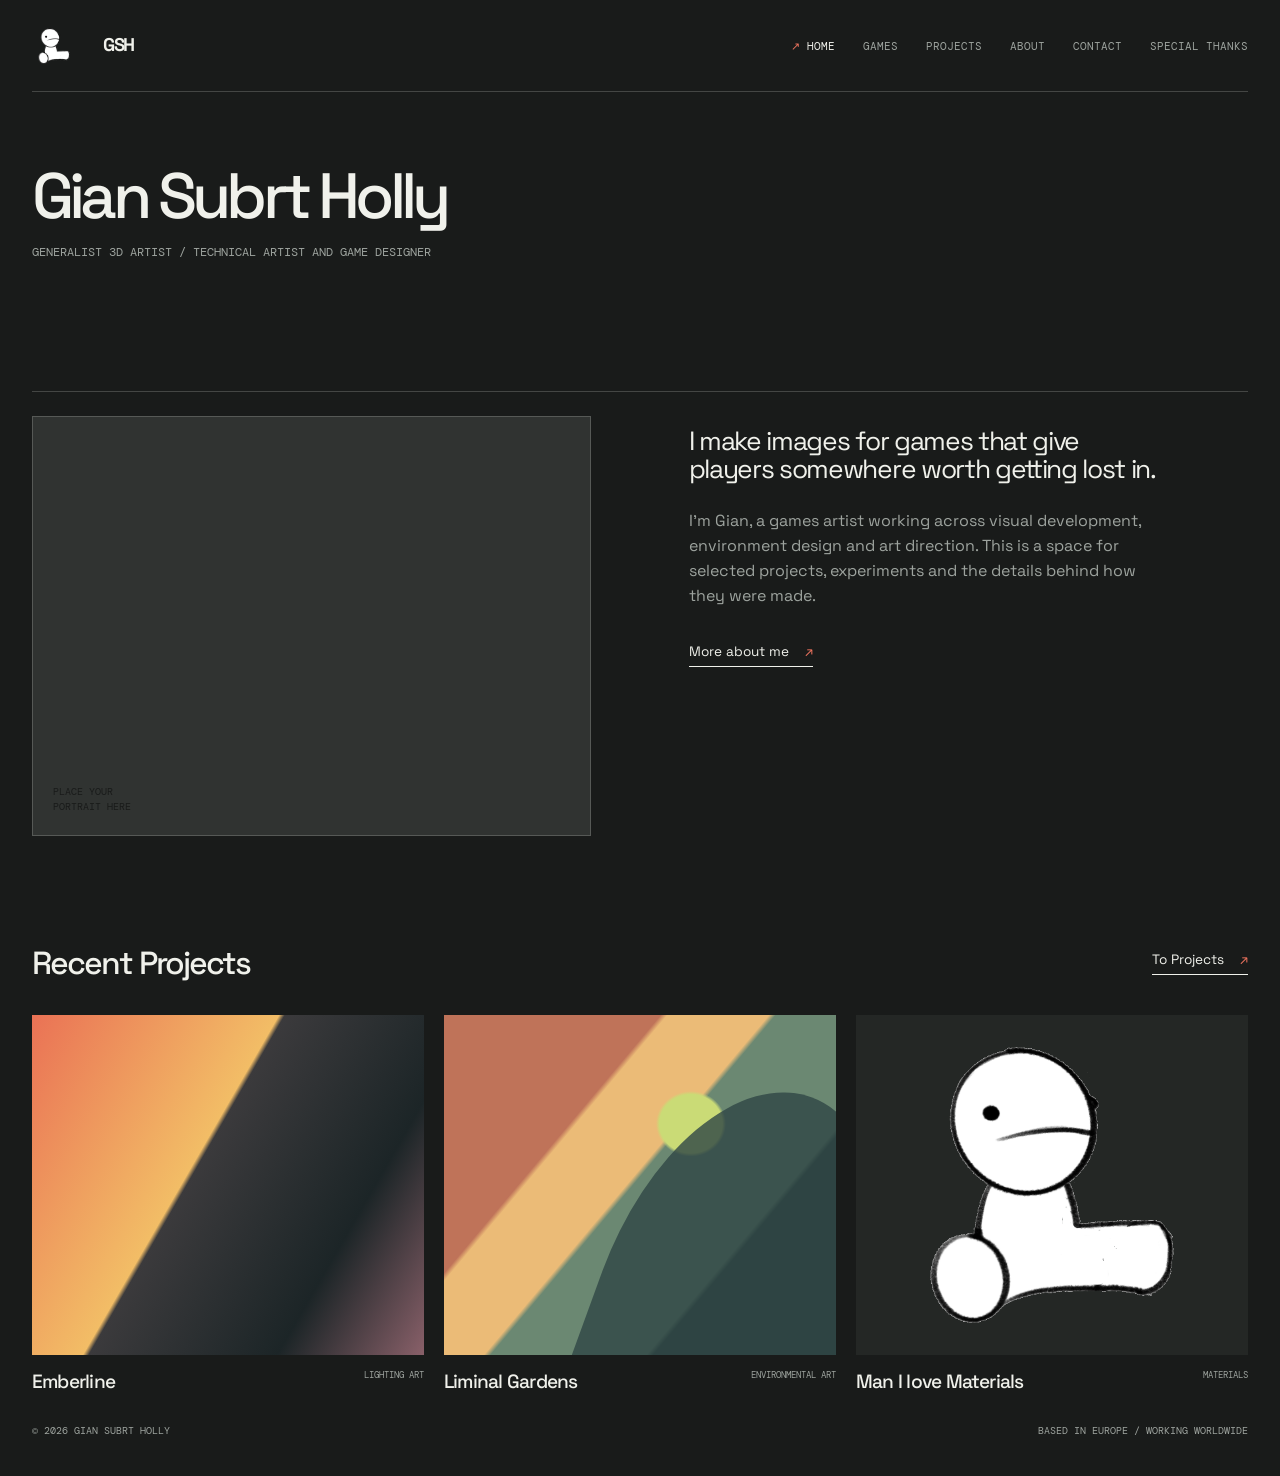
==== commit 7c8a3e1d: "pages fix #1" ====
--- a/index.html
+++ b/index.html
@@ -60,8 +60,21 @@
     const recentProjects = document.querySelector('#recent-projects');
     const projectSlug = (value) => /^[a-z0-9]+(?:-[a-z0-9]+)*$/.test(String(value || '')) ? String(value) : '';
     const localProjectImage = (value) => {
-      const image = String(value || '');
-      return /^\/?assets\/images\/projects\/[A-Za-z0-9._/-]+$/.test(image) && !image.includes('..') ? `/${image.replace(/^\//, '')}` : '';
+      const match = /^\/?assets\/images\/projects\/(.+)$/.exec(String(value || ''));
+      if (!match) return '';
+      const segments = match[1].split('/');
+      const decodedSegments = [];
+      for (const segment of segments) {
+        let decodedSegment;
+        try {
+          decodedSegment = decodeURIComponent(segment);
+        } catch {
+          return '';
+        }
+        if (!decodedSegment || decodedSegment === '.' || decodedSegment === '..' || /[\/\\?#\u0000-\u001f]/.test(decodedSegment)) return '';
+        decodedSegments.push(encodeURIComponent(decodedSegment));
+      }
+      return `/assets/images/projects/${decodedSegments.join('/')}`;
     };
     fetch('content/projects.json').then((response) => response.json()).then((data) => {
       if (!Array.isArray(data.projects)) return;
--- a/styles.css
+++ b/styles.css
@@ -34,13 +34,17 @@
 .test-project-copy strong { font-size: 1.1rem; font-weight: 500; letter-spacing: -.04em; }
 .test-project-copy small { margin-top: 7px; color: var(--muted); font-family: "DM Mono", monospace; font-size: .56rem; text-transform: uppercase; }
 .test-project-arrow { color: var(--coral); font-size: 1.5rem; }
-.project-content-block { display: grid; grid-template-columns: 1fr 1fr; gap: 8%; border-top: 1px solid var(--line); padding: 46px 0; }
+.project-content-block { display: grid; grid-template-columns: 1fr 1fr; gap: 8%; padding: 46px 0; }
 .project-content-block h2 { margin: 0; font-size: clamp(1.5rem, 3vw, 3rem); line-height: .95; letter-spacing: -.06em; font-weight: 500; }
 .project-block-copy { max-width: 500px; color: var(--muted); line-height: 1.55; }
-.project-block-copy img { display: block; width: 100%; max-height: 520px; margin-top: 28px; object-fit: cover; }
+.project-media-block { grid-template-columns: 1fr; }
+.project-media-block .project-block-copy { max-width: 760px; margin-inline: auto; }
+.project-block-copy img { display: block; width: auto; max-width: 100%; height: auto; max-height: 520px; margin: 28px auto 0; object-fit: contain; }
+.project-block-copy .project-image-gallery { display: grid; grid-template-columns: repeat(auto-fit, minmax(min(100%, 280px), 1fr)); gap: 20px; margin-top: 28px; }
+.project-block-copy .project-image-gallery img { width: 100%; height: 320px; max-height: none; margin: 0; background: #242725; }
 .project-block-copy video, .project-block-copy iframe { display: block; width: 100%; margin-top: 28px; border: 0; background: #242725; }
 .project-block-copy video { max-height: 520px; }
-.media-caption { margin: 12px 0 0; color: var(--muted); font-family: "DM Mono", monospace; font-size: .65rem; text-transform: uppercase; }
+.media-caption { margin: 12px 0 0; color: var(--muted); font-family: "DM Mono", monospace; font-size: .75rem; line-height: 1.6; }
 .project-button-image.has-upload { background: #242725 !important; background-image: none !important; }
 .project-button-image > img { position: absolute; inset: 0; display: block; width: 100%; height: 100%; max-width: 100%; max-height: 100%; object-fit: contain; }
 .project-loading { color: var(--muted); font-family: "DM Mono", monospace; text-transform: uppercase; font-size: .65rem; }
@@ -187,10 +191,16 @@
 .find-me > .contact-action:last-child { margin-right: 0; }
 .project-detail { padding: 90px 0 140px; }
 .project-detail h1 { margin: 40px 0 70px; font-size: clamp(2rem, 5vw, 5rem); }
-.detail-hero { min-height: 620px; margin-bottom: 70px; }
+.detail-hero-group { margin-bottom: 70px; }
+.detail-hero { position: relative; min-height: 620px; }
 .detail-hero.has-image { display: grid; place-items: center; overflow: hidden; background: #242725 !important; }
 .detail-hero.has-image.custom-size { min-height: 0; }
 .detail-hero.has-image img { display: block; width: auto; height: auto; max-width: 100%; max-height: 100%; object-fit: contain; }
+.software-icon-list { display: flex; justify-content: flex-end; gap: 12px; }
+.software-icon-list img { display: block; width: 48px; height: 48px; flex: 0 0 48px; object-fit: contain; }
+.detail-hero > .software-icon-list { position: absolute; right: 16px; bottom: 16px; padding: 10px; border-radius: 8px; background: rgb(20 22 21 / 78%); }
+.detail-hero > .software-icon-list img { position: static; width: 48px; height: 48px; max-width: none; max-height: none; }
+.detail-hero-group > .software-icon-list { margin-top: 12px; }
 .detail-grid { display: grid; grid-template-columns: 1fr 1fr; gap: 8%; border-top: 1px solid var(--line); padding-top: 28px; }
 .detail-lede { max-width: 360px; font-size: 2rem; line-height: 1; letter-spacing: -.06em; }
 .detail-copy { max-width: 500px; color: var(--muted); line-height: 1.55; }
@@ -225,7 +235,8 @@
   .project-button-label small { display: block; text-align: left; margin-top: 5px; }
   .project-detail { padding: 60px 0 80px; }
   .project-detail h1 { margin: 34px 0 42px; }
-  .detail-hero { min-height: 360px; margin-bottom: 50px; }
+  .detail-hero-group { margin-bottom: 50px; }
+  .detail-hero { min-height: 360px; }
   .detail-hero.has-image:not(.custom-size) { width: 100% !important; height: 360px !important; }
   .detail-hero.has-image.custom-size { max-width: 100%; }
   .detail-grid, .detail-gallery { display: block; }
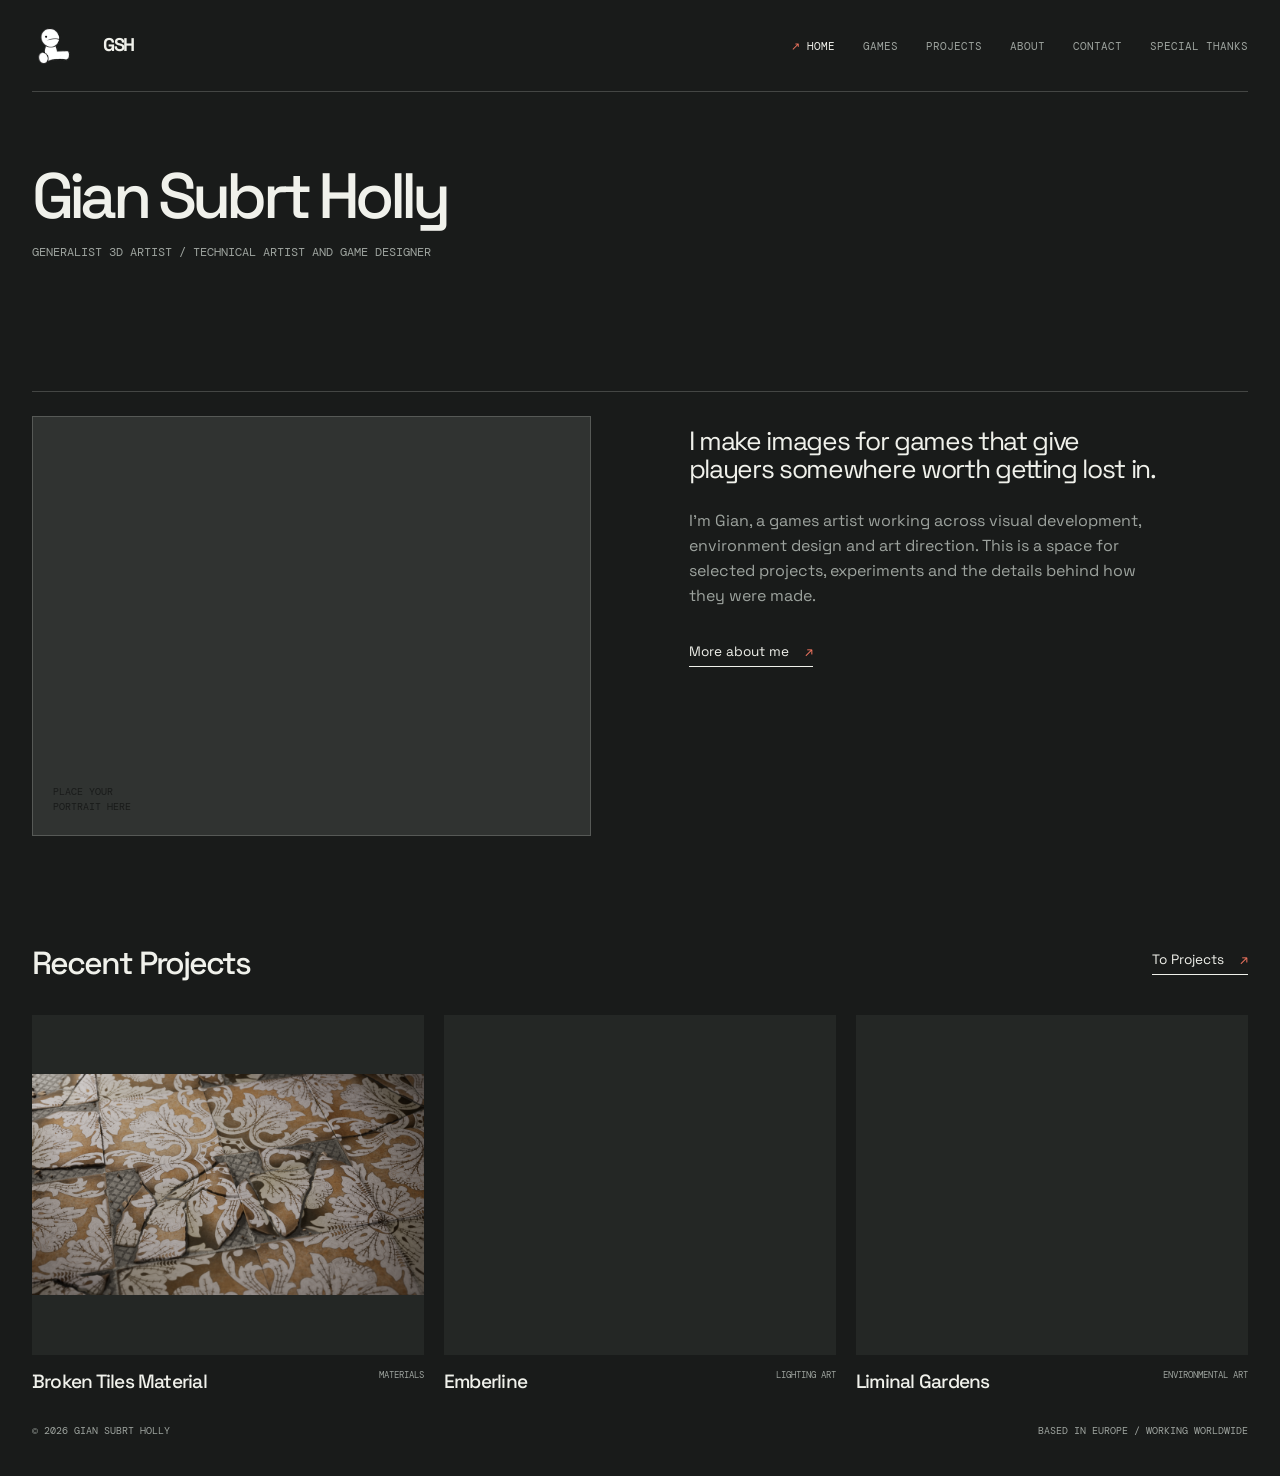
==== commit f8719120: "Website image Fixes" ====
--- a/index.html
+++ b/index.html
@@ -56,7 +56,6 @@
 
   <script>
     const categoryLabels = { materials: 'Materials', models: '3D Models', environmental: 'Environmental Art', lighting: 'Lighting Art', technical: 'Technical Art' };
-    const imageStyles = new Set(['image-garden', 'image-ember', 'image-orbit']);
     const recentProjects = document.querySelector('#recent-projects');
     const projectSlug = (value) => /^[a-z0-9]+(?:-[a-z0-9]+)*$/.test(String(value || '')) ? String(value) : '';
     const localProjectImage = (value) => {
@@ -86,7 +85,7 @@
         card.className = 'project-button';
         card.href = `project.html?slug=${encodeURIComponent(slug)}`;
         const image = document.createElement('span');
-        image.className = `project-button-image ${imageStyles.has(project.image) ? project.image : 'image-orbit'}`;
+        image.className = 'project-button-image';
         const cardImage = localProjectImage(project.cardImage);
         if (cardImage) {
           image.classList.add('has-upload');
@@ -102,10 +101,6 @@
           uploadedImage.style.objectFit = 'contain';
           image.append(uploadedImage);
         }
-        const arrow = document.createElement('span');
-        arrow.className = 'project-button-arrow';
-        arrow.textContent = '↗';
-        image.append(arrow);
         const label = document.createElement('span');
         label.className = 'project-button-label';
         const title = document.createElement('strong');
--- a/styles.css
+++ b/styles.css
@@ -26,8 +26,7 @@
 .test-panel-heading span { color: var(--muted); font-family: "DM Mono", monospace; font-size: .6rem; text-transform: uppercase; }
 .test-project-scroll { height: 560px; overflow-y: auto; padding-right: 20px; scrollbar-color: var(--coral) var(--paper); scrollbar-width: thin; }
 .test-project-card { display: grid; grid-template-columns: 150px 1fr auto; align-items: center; gap: 18px; padding: 18px 0; border-bottom: 1px solid var(--line); text-decoration: none; }
-.test-project-image { position: relative; display: block; height: 92px; overflow: hidden; }
-.test-project-image > span { position: absolute; right: 9px; bottom: 7px; color: var(--paper); font-family: "DM Mono", monospace; font-size: .6rem; }
+.test-project-image { position: relative; display: block; height: 92px; overflow: hidden; background: #242725; }
 .test-project-image.has-upload { background: #242725 !important; background-image: none !important; }
 .test-project-image > img { position: absolute; inset: 0; display: block; width: 100%; height: 100%; max-width: 100%; max-height: 100%; object-fit: contain; }
 .test-project-copy strong, .test-project-copy small { display: block; }
@@ -39,12 +38,29 @@
 .project-block-copy { max-width: 500px; color: var(--muted); line-height: 1.55; }
 .project-media-block { grid-template-columns: 1fr; }
 .project-media-block .project-block-copy { max-width: 760px; margin-inline: auto; }
-.project-block-copy img { display: block; width: auto; max-width: 100%; height: auto; max-height: 520px; margin: 28px auto 0; object-fit: contain; }
-.project-block-copy .project-image-gallery { display: grid; grid-template-columns: repeat(auto-fit, minmax(min(100%, 280px), 1fr)); gap: 20px; margin-top: 28px; }
+.project-media-figure { margin-top: 28px; }
+.project-block-copy img { display: block; width: auto; max-width: 100%; height: auto; max-height: 520px; margin: 0 auto; object-fit: contain; }
+.project-block-copy .project-image-gallery { display: grid; grid-template-columns: repeat(2, minmax(0, 1fr)); gap: 20px; margin-top: 0; }
 .project-block-copy .project-image-gallery img { width: 100%; height: 320px; max-height: none; margin: 0; background: #242725; }
+.media-description { margin: 14px 0 0; color: var(--muted); font-size: .85rem; line-height: 1.5; }
 .project-block-copy video, .project-block-copy iframe { display: block; width: 100%; margin-top: 28px; border: 0; background: #242725; }
 .project-block-copy video { max-height: 520px; }
-.media-caption { margin: 12px 0 0; color: var(--muted); font-family: "DM Mono", monospace; font-size: .75rem; line-height: 1.6; }
+.media-caption { margin: 20px 0 0; color: var(--muted); font-family: "DM Mono", monospace; font-size: .75rem; line-height: 1.6; }
+.project-block-copy img[role="button"] { cursor: zoom-in; }
+.project-block-copy img[role="button"]:focus-visible { outline: 2px solid var(--acid); outline-offset: 4px; }
+.image-viewer { width: min(96vw, 1440px); height: min(94vh, 1000px); max-width: none; max-height: none; margin: auto; padding: 0; overflow: hidden; border: 1px solid var(--line); background: var(--paper); color: var(--ink); }
+.image-viewer[open] { display: flex; flex-direction: column; }
+.image-viewer::backdrop { background: rgb(0 0 0 / 82%); backdrop-filter: blur(4px); }
+.image-viewer-panel { display: flex; min-width: 0; min-height: 0; height: 100%; flex-direction: column; }
+.image-viewer-toolbar { display: flex; align-items: center; gap: 10px; min-height: 58px; padding: 10px 14px; border-bottom: 1px solid var(--line); font-family: "DM Mono", monospace; }
+.image-viewer-title { margin-right: auto; color: var(--muted); font-size: .65rem; text-transform: uppercase; }
+.image-viewer-toolbar button { min-width: 38px; min-height: 36px; border: 1px solid var(--line); background: transparent; color: var(--ink); cursor: pointer; font: inherit; }
+.image-viewer-toolbar button:hover:not(:disabled) { border-color: var(--acid); color: var(--acid); }
+.image-viewer-toolbar button:disabled { opacity: .4; cursor: default; }
+.image-viewer-toolbar button:focus-visible, .image-viewer-viewport:focus-visible { outline: 2px solid var(--acid); outline-offset: -2px; }
+.image-viewer-viewport { position: relative; display: grid; min-width: 0; min-height: 0; flex: 1; place-items: center; overflow: hidden; background: #101211; cursor: grab; touch-action: none; }
+.image-viewer-viewport.is-dragging { cursor: grabbing; }
+.image-viewer-image { position: absolute; top: 50%; left: 50%; display: block; width: auto; height: auto; max-width: none; max-height: none; transform-origin: center; user-select: none; pointer-events: none; }
 .project-button-image.has-upload { background: #242725 !important; background-image: none !important; }
 .project-button-image > img { position: absolute; inset: 0; display: block; width: 100%; height: 100%; max-width: 100%; max-height: 100%; object-fit: contain; }
 .project-loading { color: var(--muted); font-family: "DM Mono", monospace; text-transform: uppercase; font-size: .65rem; }
@@ -102,10 +118,8 @@
 .project-buttons .projects-link { margin: 0 0 0 auto; align-self: center; }
 .project-button-grid { display: grid; grid-template-columns: repeat(3, 1fr); gap: 20px; }
 .project-button { display: block; text-decoration: none; }
-.project-button-image { display: block; position: relative; min-height: 340px; overflow: hidden; transition: filter .25s ease, transform .25s ease; }
+.project-button-image { display: block; position: relative; min-height: 340px; overflow: hidden; background: #242725; transition: filter .25s ease, transform .25s ease; }
 .project-button:hover .project-button-image { filter: saturate(1.2); transform: translateY(-5px); }
-.project-button-arrow { position: absolute; top: 16px; right: 16px; display: grid; place-items: center; width: 38px; height: 38px; border-radius: 50%; background: var(--acid); font-size: 1.2rem; opacity: 0; transition: opacity .25s ease; }
-.project-button:hover .project-button-arrow, .project-button:focus-visible .project-button-arrow { opacity: 1; }
 .project-button-label { display: flex; justify-content: space-between; gap: 12px; padding-top: 14px; }
 .project-button-label strong { font-size: 1.2rem; font-weight: 500; letter-spacing: -.04em; }
 .project-button-label small { color: var(--muted); font-family: "DM Mono", monospace; font-size: .58rem; text-align: right; text-transform: uppercase; line-height: 1.4; }
@@ -196,11 +210,6 @@
 .detail-hero.has-image { display: grid; place-items: center; overflow: hidden; background: #242725 !important; }
 .detail-hero.has-image.custom-size { min-height: 0; }
 .detail-hero.has-image img { display: block; width: auto; height: auto; max-width: 100%; max-height: 100%; object-fit: contain; }
-.software-icon-list { display: flex; justify-content: flex-end; gap: 12px; }
-.software-icon-list img { display: block; width: 48px; height: 48px; flex: 0 0 48px; object-fit: contain; }
-.detail-hero > .software-icon-list { position: absolute; right: 16px; bottom: 16px; padding: 10px; border-radius: 8px; background: rgb(20 22 21 / 78%); }
-.detail-hero > .software-icon-list img { position: static; width: 48px; height: 48px; max-width: none; max-height: none; }
-.detail-hero-group > .software-icon-list { margin-top: 12px; }
 .detail-grid { display: grid; grid-template-columns: 1fr 1fr; gap: 8%; border-top: 1px solid var(--line); padding-top: 28px; }
 .detail-lede { max-width: 360px; font-size: 2rem; line-height: 1; letter-spacing: -.06em; }
 .detail-copy { max-width: 500px; color: var(--muted); line-height: 1.55; }
@@ -230,7 +239,6 @@
   .portrait-placeholder { min-height: 360px; margin-bottom: 30px; }
   .project-button-grid { grid-template-columns: 1fr; gap: 42px; }
   .project-button-image { min-height: 300px; }
-  .project-button-arrow { opacity: 1; }
   .project-button-label { display: block; }
   .project-button-label small { display: block; text-align: left; margin-top: 5px; }
   .project-detail { padding: 60px 0 80px; }
